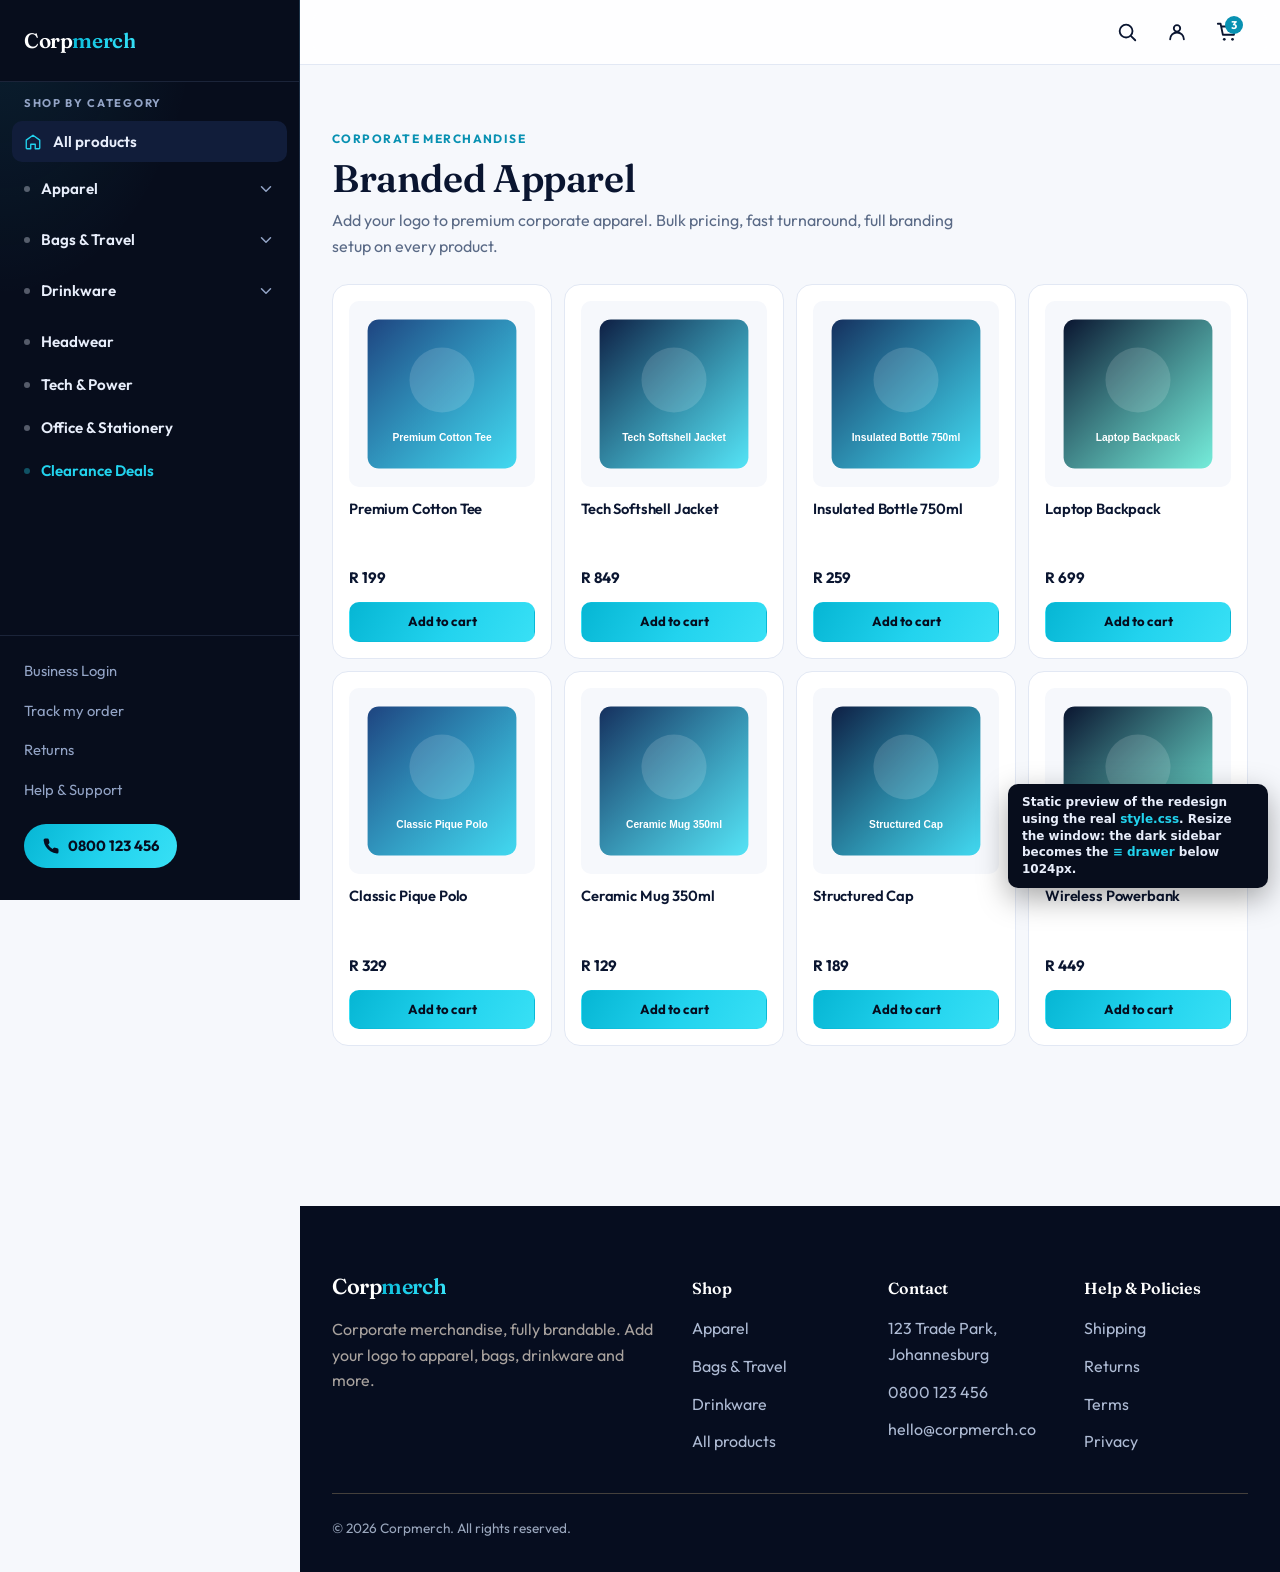
==== preview/corpmerch-redesign.html @ 7499725f "Redesign Corpmerch theme: site-wide premium dark sidebar shell (mobile-first) Bold/premium dark-acce" ====
<!DOCTYPE html>
<html lang="en">
<head>
<meta charset="utf-8">
<meta name="viewport" content="width=device-width, initial-scale=1, viewport-fit=cover">
<title>Corpmerch — Redesign Preview</title>
<link rel="preconnect" href="https://fonts.googleapis.com">
<link rel="preconnect" href="https://fonts.gstatic.com" crossorigin>
<link href="https://fonts.googleapis.com/css2?family=Fraunces:opsz,wght@9..144,400;9..144,500;9..144,600;9..144,700&family=Outfit:wght@300;400;500;600;700&display=swap" rel="stylesheet">
<style>
/* ---- Preview-only helpers (not part of the theme) ---- */
.pv-note{position:fixed;right:12px;bottom:12px;z-index:200;background:#070d1c;color:#e8eefb;font:600 12px/1.4 system-ui,sans-serif;padding:10px 14px;border-radius:10px;box-shadow:0 10px 30px rgba(0,0,0,.35);max-width:260px}
.pv-note b{color:#22d3ee}
/* ---- BEGIN real theme style.css ---- */
/*
Theme Name: Corpmerch
Theme URI: https://corpmerch.local
Description: Corpmerch — a bold, mobile-first WooCommerce storefront for corporate merchandise with per-product custom branding. Standalone theme; all products import from the Kevro supplier feed and file into a corporate-merchandise taxonomy. Premium dark-accent B2B aesthetic with a site-wide category sidebar (persistent on desktop, off-canvas drawer on mobile) and an electric-cyan accent.
Author: Corpmerch
Version: 2.0.0
Requires at least: 6.9
Tested up to: 7.0
Requires PHP: 8.2
Text Domain: corpmerch
WC requires at least: 10.0
WC tested up to: 10.8
*/

/* =========================================================================
   Design tokens
   Light, white-space-forward B2B. Neutral grays + amber accent.
   These are overridable from the Corpmerch settings panel via :root inline.
   ========================================================================= */
:root {
	/* Neutrals (cool, navy-tinted) */
	--cm-bg:            #f6f8fc;   /* cool paper */
	--cm-surface:       #ffffff;   /* cards */
	--cm-border:        #e2e8f4;
	--cm-border-strong: #cdd7ea;
	--cm-ink:           #0a1530;   /* navy-800 — primary text */
	--cm-ink-soft:      #5a6a86;   /* secondary text */
	--cm-ink-faint:     #9aa7bd;   /* muted/labels */

	/* Navy scale */
	--cm-navy-900:      #060d1f;
	--cm-navy-800:      #0a1530;
	--cm-navy-700:      #0e1f44;
	--cm-navy-600:      #15305e;
	--cm-navy-500:      #1e4480;
	--cm-navy-400:      #2d5da8;

	/* Electric-cyan accent */
	--cm-accent:        #0891b2;   /* cyan-deep — accessible on white */
	--cm-accent-hover:  #06748f;
	--cm-accent-bright: #22d3ee;   /* bright cyan for dark surfaces */
	--cm-accent-soft:   #e0f7fc;   /* tints/badges */
	--cm-accent-ink:    #060d1f;   /* navy text on bright accent */
	--cm-accent-glow:   rgba(34,211,238,.35);

	/* Gradients */
	--cm-grad-hero:     linear-gradient(135deg,#0a1530 0%,#0e1f44 42%,#15305e 100%);
	--cm-grad-deep:     linear-gradient(160deg,#060d1f 0%,#0a1530 60%,#0e1f44 100%);
	--cm-grad-cyan:     linear-gradient(120deg,#06b6d4,#22d3ee 55%,#38e0f5);
	--cm-grad-tile:     linear-gradient(150deg,#15305e 0%,#0e1f44 100%);

	/* Feedback */
	--cm-success:       #15803d;
	--cm-danger:        #b91c1c;

	/* Typography */
	--cm-font-display:  "Fraunces", Georgia, "Times New Roman", serif;
	--cm-font-body:     "Outfit", -apple-system, BlinkMacSystemFont, "Segoe UI", Helvetica, Arial, sans-serif;
	--cm-fs-base:       16px;
	--cm-lh-base:       1.6;

	/* Spacing scale (generous, airy) */
	--cm-space-1: 4px;
	--cm-space-2: 8px;
	--cm-space-3: 12px;
	--cm-space-4: 16px;
	--cm-space-5: 24px;
	--cm-space-6: 32px;
	--cm-space-7: 48px;
	--cm-space-8: 64px;
	--cm-space-9: 96px;

	/* Radius & shadow */
	--cm-radius-sm: 10px;
	--cm-radius:    16px;
	--cm-radius-lg: 24px;
	--cm-shadow-sm: 0 1px 2px rgba(10,21,48,.05), 0 1px 1px rgba(10,21,48,.04);
	--cm-shadow:    0 1px 2px rgba(10,21,48,.04), 0 8px 28px rgba(10,21,48,.08);
	--cm-shadow-lg: 0 12px 40px rgba(10,21,48,.16), 0 4px 8px rgba(10,21,48,.06);
	--cm-shadow-cyan: 0 8px 30px rgba(34,211,238,.28);

	/* Layout */
	--cm-maxw:    1280px;
	--cm-gutter:  14px;
	--cm-header-h: 64px;

	/* Motion */
	--cm-ease: cubic-bezier(.2,.7,.2,1);
}

/* =========================================================================
   Reset / base
   ========================================================================= */
*, *::before, *::after { box-sizing: border-box; }

html { -webkit-text-size-adjust: 100%; -moz-text-size-adjust: 100%; text-size-adjust: 100%; overflow-x: clip; }

body {
	margin: 0;
	font-family: var(--cm-font-body);
	font-size: var(--cm-fs-base);
	line-height: var(--cm-lh-base);
	color: var(--cm-ink);
	background: var(--cm-bg);
	-webkit-font-smoothing: antialiased;
	-moz-osx-font-smoothing: grayscale;
	overflow-x: clip;
	max-width: 100%;
}

/* Page content wrapper: dedicated horizontal-clip context so no homepage
   section (carousels, full-bleed banners) can leak width to the viewport. */
.cm-main { overflow-x: clip; max-width: 100%; }

h1, h2, h3, h4 {
	font-family: var(--cm-font-display);
	font-weight: 600;
	line-height: 1.15;
	color: var(--cm-ink);
	margin: 0 0 var(--cm-space-4);
	letter-spacing: -0.01em;
}
h1 { font-size: clamp(1.9rem, 5vw, 3rem); }
h2 { font-size: clamp(1.5rem, 3.5vw, 2.1rem); }
h3 { font-size: clamp(1.2rem, 2.5vw, 1.45rem); }

p { margin: 0 0 var(--cm-space-4); }

a {
	color: var(--cm-accent);
	text-decoration: none;
	transition: color .15s var(--cm-ease);
}
a:hover { color: var(--cm-accent-hover); }

img { max-width: 100%; height: auto; display: block; }

/* =========================================================================
   Layout helpers
   ========================================================================= */
.cm-container {
	width: 100%;
	max-width: var(--cm-maxw);
	margin-inline: auto;
	padding-inline: var(--cm-gutter);
}

.cm-section { padding-block: var(--cm-space-8); }
.cm-section--tight { padding-block: var(--cm-space-6); }

.cm-eyebrow {
	font-family: var(--cm-font-body);
	font-size: .75rem;
	font-weight: 700;
	letter-spacing: .12em;
	text-transform: uppercase;
	color: var(--cm-accent);
	margin: 0 0 var(--cm-space-2);
}

/* =========================================================================
   Buttons
   ========================================================================= */
.cm-btn,
.woocommerce a.button,
.woocommerce button.button,
.woocommerce input.button,
.woocommerce #respond input#submit {
	display: inline-flex;
	align-items: center;
	justify-content: center;
	gap: var(--cm-space-2);
	font-family: var(--cm-font-body);
	font-weight: 700;
	font-size: .95rem;
	line-height: 1;
	padding: 14px 22px;
	border: 1px solid transparent;
	border-radius: var(--cm-radius-sm);
	background: var(--cm-grad-cyan);
	color: var(--cm-accent-ink);
	cursor: pointer;
	transition: background .15s var(--cm-ease), transform .15s var(--cm-ease), box-shadow .15s var(--cm-ease);
	text-align: center;
}
.cm-btn:hover,
.woocommerce a.button:hover,
.woocommerce button.button:hover,
.woocommerce input.button:hover,
.woocommerce #respond input#submit:hover {
	background: var(--cm-grad-cyan);
	color: var(--cm-accent-ink);
	transform: translateY(-2px);
	box-shadow: var(--cm-shadow-cyan);
}
.cm-btn--ghost {
	background: transparent;
	color: var(--cm-ink);
	border-color: var(--cm-border-strong);
}
.cm-btn--ghost:hover {
	background: var(--cm-surface);
	color: var(--cm-ink);
	box-shadow: none;
}

/* =========================================================================
   Header / nav  (mobile-first drawer, desktop inline)
   ========================================================================= */
.cm-header {
	position: sticky;
	top: 0;
	z-index: 50;
	background: var(--cm-navy-900);
	border-bottom: 1px solid var(--cm-navy-700);
	color: #fff;
}
.cm-header .cm-logo { color: #fff; }
.cm-header .cm-iconbtn { color: #fff; }
.cm-header .cm-iconbtn:hover { background: var(--cm-navy-700); }
.cm-header__bar {
	display: flex;
	align-items: center;
	gap: var(--cm-space-4);
	height: var(--cm-header-h);
}
.cm-logo {
	font-family: var(--cm-font-display);
	font-weight: 600;
	font-size: 1.35rem;
	letter-spacing: -0.02em;
	color: var(--cm-ink);
	white-space: nowrap;
}
.cm-logo span { background: var(--cm-grad-cyan); -webkit-background-clip: text; background-clip: text; color: transparent; }
.cm-logo__img { display: block; max-height: 44px; width: auto; max-width: 200px; height: auto; }
.cm-logo__img--drawer { max-height: 36px; max-width: 170px; }
.cm-logo__img--footer { max-height: 52px; max-width: 220px; }

.cm-header__spacer { flex: 1 1 auto; }

.cm-header__actions {
	display: flex;
	align-items: center;
	gap: var(--cm-space-2);
}
.cm-iconbtn {
	display: inline-flex;
	align-items: center;
	justify-content: center;
	width: 42px; height: 42px;
	border: 1px solid transparent;
	border-radius: var(--cm-radius-sm);
	background: transparent;
	color: var(--cm-ink);
	cursor: pointer;
	position: relative;
}
.cm-iconbtn:hover { background: var(--cm-surface); }

/* Slide-down product search bar */
.cm-searchbar {
	display: none;
	border-bottom: 1px solid var(--cm-border, #e5e7eb);
	background: var(--cm-bg, #fff);
}
.cm-searchbar.is-open { display: block; }
.cm-searchbar__form {
	display: flex;
	align-items: center;
	gap: 8px;
	max-width: var(--cm-container, 1200px);
	margin: 0 auto;
	padding: 12px 16px;
}
.cm-searchbar__input {
	flex: 1 1 auto;
	min-width: 0;
	height: 44px;
	padding: 0 14px;
	border: 1px solid var(--cm-border, #d1d5db);
	border-radius: var(--cm-radius-sm, 8px);
	font-size: 1rem;
	color: var(--cm-ink);
	background: #fff;
}
.cm-searchbar__input:focus {
	outline: none;
	border-color: var(--cm-accent, #26d0ce);
	box-shadow: 0 0 0 3px rgba(38, 208, 206, .18);
}
.cm-searchbar__submit {
	flex: 0 0 auto;
	display: inline-flex;
	align-items: center;
	justify-content: center;
	width: 44px; height: 44px;
	border: none;
	border-radius: var(--cm-radius-sm, 8px);
	background: var(--cm-ink, #1a2b4a);
	color: #fff;
	cursor: pointer;
}
.cm-searchbar__submit:hover { background: var(--cm-accent, #26d0ce); }
.cm-cart-count {
	position: absolute;
	top: 4px; right: 4px;
	min-width: 18px; height: 18px;
	padding: 0 5px;
	border-radius: 9px;
	background: var(--cm-accent);
	color: #fff;
	font-size: .7rem;
	font-weight: 700;
	line-height: 18px;
	text-align: center;
}

/* Legacy desktop category nav removed; kept hidden defensively in case of cached markup. */
.cm-nav { display: none !important; }

/* Drawer */
.cm-drawer {
	position: fixed;
	top: 0; left: 0; bottom: 0;
	width: 100%;
	max-width: 100vw;
	background: var(--cm-navy-800);
	color: #fff;
	box-shadow: var(--cm-shadow-lg);
	transform: translateX(100%);
	transition: transform .28s var(--cm-ease), visibility .28s;
	visibility: hidden;
	z-index: 70;
	display: flex;
	flex-direction: column;
	overflow-y: auto;
	overflow-x: hidden;
}
.cm-drawer.is-open { transform: translateX(0); visibility: visible; }
.cm-drawer__head {
	display: flex;
	align-items: center;
	gap: var(--cm-space-3);
	padding: var(--cm-space-4) var(--cm-space-4);
	border-bottom: 1px solid rgba(255,255,255,.12);
	position: sticky;
	top: 0;
	z-index: 2;
	background: var(--cm-navy-800);
}
.cm-drawer__head .cm-iconbtn { color: #fff; }
.cm-drawer__list { list-style: none; margin: 0; padding: var(--cm-space-2) 0; }
.cm-drawer__list li { border-bottom: 1px solid rgba(255,255,255,.10); }
.cm-drawer__list a,
.cm-drawer__toggle {
	display: flex;
	align-items: center;
	justify-content: space-between;
	width: 100%;
	padding: 12px var(--cm-space-5);
	font-size: 1.02rem;
	font-weight: 600;
	color: #fff;
	background: none;
	border: 0;
	font-family: var(--cm-font-body);
	cursor: pointer;
	text-align: left;
}
.cm-drawer__list a:hover,
.cm-drawer__toggle:hover { color: var(--cm-accent-bright); }
.cm-drawer__toggle .cm-chev,
.cm-drawer__list a svg { color: rgba(255,255,255,.7); }
/* Promo/highlight items (e.g. Top Deals, Clearance) — accent coloured. */
.cm-drawer__list li.is-promo a,
.cm-drawer__list li.is-promo .cm-drawer__toggle { color: var(--cm-accent-bright); }
.cm-drawer__sub { list-style: none; margin: 0; padding: 0; max-height: 0; overflow: hidden; transition: max-height .3s var(--cm-ease); background: var(--cm-navy-900); }
.cm-drawer__sub.is-open { max-height: 1500px; }
.cm-drawer__sub a { padding: 13px var(--cm-space-7); font-size: 1rem; font-weight: 500; color: rgba(255,255,255,.78); }
.cm-drawer__sub a:hover { color: #fff; }
/* Utility footer links (Track order, Returns, Help, Business login, phone). */
.cm-drawer__foot { padding: var(--cm-space-5); display: flex; flex-direction: column; gap: var(--cm-space-4); border-top: 1px solid rgba(255,255,255,.12); }
.cm-drawer__util { list-style: none; margin: 0; padding: 0; display: flex; flex-direction: column; gap: 2px; }
.cm-drawer__util a { color: rgba(255,255,255,.85); font-size: 1.02rem; padding: 8px 0; text-decoration: none; display: block; }
.cm-drawer__util a:hover { color: #fff; }
.cm-drawer__phone {
	display: inline-flex; align-items: center; gap: 8px; align-self: flex-start;
	background: var(--cm-accent); color: #fff; font-weight: 700;
	padding: 11px 20px; border-radius: 999px; text-decoration: none; font-size: 1rem;
}
.cm-drawer__phone:hover { background: var(--cm-accent-bright); color: var(--cm-navy-900); }

.cm-scrim {
	position: fixed; inset: 0;
	background: rgba(28,25,23,.4);
	opacity: 0; visibility: hidden;
	transition: opacity .28s var(--cm-ease), visibility .28s var(--cm-ease);
	z-index: 60;
}
.cm-scrim.is-open { opacity: 1; visibility: visible; }

/* =========================================================================
   Product grid / cards
   ========================================================================= */
.cm-grid {
	display: grid;
	grid-template-columns: repeat(2, 1fr);
	gap: var(--cm-space-4);
}
.cm-card {
	border: 1px solid var(--cm-border);
	border-radius: var(--cm-radius);
	overflow: hidden;
	background: #fff;
	padding: var(--cm-space-4);   /* match collection-page internal whitespace/height */
	transition: box-shadow .18s var(--cm-ease), transform .18s var(--cm-ease), border-color .18s var(--cm-ease);
	display: flex;
	flex-direction: column;
}
.cm-card:hover {
	box-shadow: var(--cm-shadow);
	border-color: var(--cm-border-strong);
	transform: translateY(-2px);
}
.cm-card:active {
	transform: translateY(-4px);
	box-shadow: var(--cm-shadow-lg);
	border-color: var(--cm-navy-400);
}
.cm-card__link { display: flex; flex-direction: column; flex: 1; color: inherit; text-decoration: none; }
.cm-card__media { aspect-ratio: 1/1; background: var(--cm-surface); overflow: hidden; border-radius: var(--cm-radius-sm); margin-bottom: var(--cm-space-3); }
.cm-card__media img { width: 100%; height: 100%; object-fit: contain; mix-blend-mode: multiply; }
.cm-card__body { display: flex; flex-direction: column; gap: var(--cm-space-2); flex: 1; }
.cm-card__brand { font-size: .66rem; text-transform: uppercase; letter-spacing: .08em; color: var(--cm-ink-faint); }
.cm-card__title {
	font-family: var(--cm-font-body); font-weight: 600; font-size: .92rem;
	color: var(--cm-ink); line-height: 1.35; margin: 0;
	display: -webkit-box; -webkit-line-clamp: 3; -webkit-box-orient: vertical;
	overflow: hidden; min-height: calc(1.35em * 3);
}
.cm-card__foot { margin-top: auto; display: flex; flex-direction: column-reverse; align-items: flex-start; gap: var(--cm-space-2); }
.cm-card__price { font-weight: 700; color: var(--cm-ink); font-size: .94rem; }
.cm-badge-brandable {
	display: inline-flex; align-items: center; gap: 4px;
	font-size: .62rem; font-weight: 700; letter-spacing: .04em;	padding: 3px 8px; border-radius: 999px;
	background: var(--cm-navy-800); color: var(--cm-accent-bright);
}
/* Add-to-cart / Choose-options CTA — mirrors the archive .button (full-width,
   pinned at the card bottom). Sits outside .cm-card__link so it's clickable.
   Compact sizing so the label fits the narrow mobile cards without ballooning. */
.cm-card__cta {
	display: block;
	margin: var(--cm-space-3) 0 0;
	width: auto;
	text-align: center;
	white-space: normal;
	font-family: var(--cm-font-body);
	font-weight: 700;
	font-size: .82rem;
	line-height: 1.2;
	padding: 11px 12px;
	border: 1px solid transparent;
	border-radius: var(--cm-radius-sm);
	background: var(--cm-grad-cyan);
	color: var(--cm-accent-ink);
	text-decoration: none;
	transition: transform .15s var(--cm-ease), box-shadow .15s var(--cm-ease);
}
.cm-card__cta:hover {
	color: var(--cm-accent-ink);
	transform: translateY(-2px);
	box-shadow: var(--cm-shadow-cyan);
}
.cm-card__cta.added { display: none; }   /* Woo hides CTA after ajax add, shows "View cart" */

/* =========================================================================
   WooCommerce loop cards (shop & category archives) — uniform & themed
   ========================================================================= */
.woocommerce ul.products,
.woocommerce-page ul.products,
.woocommerce ul.products.columns-1,
.woocommerce ul.products.columns-2,
.woocommerce ul.products.columns-3,
.woocommerce ul.products.columns-4,
.woocommerce ul.products.columns-5,
.woocommerce ul.products.columns-6 {
	display: grid !important;
	grid-template-columns: repeat(2, minmax(0, 1fr)) !important;
	gap: var(--cm-space-3);   /* match homepage card width (narrower gutter) */
	margin: 0;
	padding: 0;
	list-style: none;
	width: 100%;
	clear: both !important;   /* drop below Woo's floated result-count/ordering */
}
/* Woo applies @include clearfix() to ul.products, generating ::before and
   ::after pseudo-elements. On a grid container these become GRID ITEMS:
   the empty ::before takes cell 1 and shoves the first product card into
   cell 2 (oversized, button text stacks one char per line). Remove them. */
.woocommerce ul.products::before,
.woocommerce ul.products::after,
.woocommerce-page ul.products::before,
.woocommerce-page ul.products::after {
	content: none !important;
	display: none !important;
}
/* Neutralize WooCommerce's float on the toolbar above the grid so the first
   product card can't wrap up beside it. */
.woocommerce .woocommerce-result-count,
.woocommerce-page .woocommerce-result-count,
.woocommerce .woocommerce-ordering,
.woocommerce-page .woocommerce-ordering {
	float: none !important;
}
.woocommerce ul.products li.product,
.woocommerce-page ul.products li.product {
	width: auto !important;
	min-width: 0;            /* prevent grid/flex intrinsic-size blowout */
	max-width: 100%;
	margin: 0 !important;
	padding: var(--cm-space-4);
	float: none !important;
	clear: none !important;  /* kill Woo's .first/.last clear:both */
	display: flex;
	flex-direction: column;
	background: #fff;
	border: 1px solid var(--cm-border);
	border-radius: var(--cm-radius);
	transition: box-shadow .18s var(--cm-ease), transform .18s var(--cm-ease), border-color .18s var(--cm-ease);
}
/* The <a> wraps image+title+price and is the flex item that must shrink;
   default min-width:auto forces it to the image's intrinsic 300px width. */
.woocommerce ul.products li.product > a {
	display: flex;
	flex-direction: column;
	min-width: 0;
	max-width: 100%;
}
.woocommerce ul.products li.product .woocommerce-loop-product__title,
.woocommerce ul.products li.product .price,
.woocommerce ul.products li.product .button {
	min-width: 0;
	max-width: 100%;
	overflow-wrap: anywhere;   /* break long unbreakable tokens */
}
.woocommerce ul.products li.product:hover {
	box-shadow: var(--cm-shadow);
	border-color: var(--cm-border-strong);
	transform: translateY(-2px);
}
.woocommerce ul.products li.product:active {
	transform: translateY(-4px);
	box-shadow: var(--cm-shadow-lg);
	border-color: var(--cm-navy-400);
}
/* Uniform image area */
.woocommerce ul.products li.product a img {
	width: 100%;
	aspect-ratio: 1 / 1;
	object-fit: contain;
	mix-blend-mode: multiply;
	margin: 0 0 var(--cm-space-3);
	background: var(--cm-surface);
	border-radius: var(--cm-radius-sm);
}
/* Title: fixed 3-line height so every card is identical */
.woocommerce ul.products li.product .woocommerce-loop-product__title,
.woocommerce ul.products li.product h2 {
	font-family: var(--cm-font-body);
	font-weight: 600;
	font-size: .92rem;
	line-height: 1.35;
	color: var(--cm-ink);
	padding: 0;
	margin: 0 0 var(--cm-space-2);
	display: -webkit-box;
	-webkit-line-clamp: 3;
	-webkit-box-orient: vertical;
	overflow: hidden;
	min-height: calc(1.35em * 3);
}
.woocommerce ul.products li.product .price {
	color: var(--cm-ink);
	font-weight: 700;
	font-size: .94rem;
	margin: 0 0 var(--cm-space-3);
}
.woocommerce ul.products li.product .price del { color: var(--cm-ink-faint); font-weight: 500; font-size: .9em; }
.woocommerce ul.products li.product .price ins { text-decoration: none; }
/* Push the button to the bottom so all cards align */
.woocommerce ul.products li.product .button {
	margin-top: auto;
	width: 100%;
	white-space: normal;   /* Woo applies white-space:nowrap in some loop contexts,
	                          which overflows the pill on narrow cards — allow wrap. */
	/* Match the homepage cm-card__cta sizing so buttons are uniform site-wide. */
	font-size: .82rem;
	line-height: 1.2;
	padding: 11px 12px;
}
.woocommerce ul.products li.product .star-rating { margin: 0 0 var(--cm-space-2); }

/* Match homepage cm-card: brand label above title, price + Brandable pill on
   one foot row. Rendered inside Woo's product link via theme hooks. */
.woocommerce ul.products li.product .cm-card__brand {
	display: block;
	font-size: .66rem; text-transform: uppercase; letter-spacing: .08em;
	color: var(--cm-ink-faint);
	margin: 0 0 2px;
}
.woocommerce ul.products li.product .cm-loop-foot {
	display: flex;
	flex-direction: column-reverse;   /* match homepage cm-card__foot: badge above price */
	align-items: flex-start;
	gap: var(--cm-space-2);
	margin: 0 0 var(--cm-space-3);
}
.woocommerce ul.products li.product .cm-loop-price {
	color: var(--cm-ink); font-weight: 700; font-size: .94rem;
	white-space: nowrap;   /* keep price ranges (R72 – R81) on one line */
}
.woocommerce ul.products li.product .cm-loop-price del { color: var(--cm-ink-faint); font-weight: 500; font-size: .9em; }
.woocommerce ul.products li.product .cm-loop-price ins { text-decoration: none; }
.woocommerce ul.products li.product .cm-badge-brandable {
	display: inline-flex; align-items: center; gap: 4px;
	font-size: .68rem; font-weight: 700; letter-spacing: .04em;
	padding: 3px 8px; border-radius: 999px;
	background: var(--cm-navy-800); color: var(--cm-accent-bright);
	white-space: nowrap;
}

/* =========================================================================
   Hero / homepage
   ========================================================================= */
.cm-hero {
	padding-block: var(--cm-space-8) var(--cm-space-7);
	background:
		radial-gradient(120% 90% at 100% 0%, var(--cm-accent-soft) 0%, transparent 55%),
		var(--cm-bg);
	border-bottom: 1px solid var(--cm-border);
}
.cm-hero h1 { max-width: 16ch; }
.cm-hero p { font-size: 1.1rem; color: var(--cm-ink-soft); max-width: 52ch; }
.cm-hero__cta { display: flex; flex-wrap: wrap; gap: var(--cm-space-3); margin-top: var(--cm-space-5); }

.cm-cat-tiles { display: grid; grid-template-columns: repeat(2,1fr); gap: var(--cm-space-3); }
.cm-cat-tile {
	position: relative;
	border: 1px solid rgba(255,255,255,.06);
	border-radius: var(--cm-radius);
	padding: var(--cm-space-5);
	background: var(--cm-grad-tile);
	min-height: 130px;
	display: flex; align-items: flex-end;
	font-family: var(--cm-font-display);
	font-size: 1.2rem; font-weight: 600;
	color: #fff;
	transition: transform .25s var(--cm-ease), box-shadow .25s var(--cm-ease);
	overflow: hidden;
}
.cm-cat-tile > * { position: relative; z-index: 1; }
.cm-cat-tile::after {
	content: ""; position: absolute; right: -30px; top: -30px;
	width: 120px; height: 120px; border-radius: 50%;
	background: radial-gradient(circle, var(--cm-accent-glow), transparent 70%);
	transition: transform .4s var(--cm-ease), opacity .4s var(--cm-ease);
}
.cm-cat-tile:hover { transform: translateY(-4px); box-shadow: var(--cm-shadow-lg); }
.cm-cat-tile:hover::after { transform: scale(1.5); opacity: .85; }

/* =========================================================================
   Product page — branding / size-guide blocks injected by the engine
   (engine outputs .sia-* / generic markup; we style defensively)
   ========================================================================= */
.single-product div.product { display: grid; gap: var(--cm-space-6); }
.single-product .product_title { margin-top: 0; }
.woocommerce-product-gallery { background: var(--cm-surface); border-radius: var(--cm-radius); overflow: hidden; }
/* Gallery must fill its grid column, not collapse to the image's natural size. */
.single-product div.product .woocommerce-product-gallery { width: 100% !important; margin: 0; float: none; max-width: 100%; }
.single-product .woocommerce-product-gallery__wrapper { width: 100% !important; margin: 0; transform: none !important; }
.single-product .woocommerce-product-gallery__image,
.single-product .woocommerce-product-gallery__image > a,
.single-product .woocommerce-product-gallery__image img {
	display: block; width: 100% !important; max-width: 100%; height: auto;
}
.single-product .flex-viewport { width: 100% !important; }
/* Summary column: keep it from being squeezed; prevent the title wrapping word-per-line.
   WooCommerce ships `div.product div.summary { float:right; width:48% }` which, at
   equal class-count, beats a `.summary`-only rule (it has more element selectors) and
   collapses the grid cell to ~48%. We out-specify it and kill the float so the summary
   fills its grid column — this is what lets trust sit beside features and branding
   span the full column width. */
.single-product div.product .summary,
.single-product div.product .entry-summary,
.woocommerce div.product div.summary {
	width: 100% !important;
	float: none !important;
	clear: none;
	min-width: 0;
	max-width: 100%;
}

/* Variation form: stop selects + branding text overflowing the right edge.
   Woo's table.variations is a fixed-cell table; its <select> cells force the
   summary column wider than the viewport unless contained. */
.single-product .variations,
.single-product table.variations { width: 100%; min-width: 0; table-layout: fixed; margin-bottom: 0 !important; }
.single-product table.variations td,
.single-product table.variations th { min-width: 0; max-width: 100%; }
.single-product .variations select,
.single-product .single_variation_wrap select,
.single-product form.cart select {
	width: 100%;
	min-width: 0;
	max-width: 100%;
	box-sizing: border-box;
}
.single-product .single_variation_wrap,
.single-product .woocommerce-variation,
.single-product .woocommerce-variation-description,
.single-product .woocommerce-variation-description p,
.single-product .cm-branding,
.single-product .sia-branding,
.single-product .cm-branding *,
.single-product .sia-branding * {
	min-width: 0;
	max-width: 100%;
	overflow-wrap: anywhere;
}
.single-product form.cart { min-width: 0; max-width: 100%; }

/* Branding option block */
.cm-branding,
.sia-branding {
	border: 1px solid var(--cm-border);
	border-radius: var(--cm-radius);
	padding: var(--cm-space-5);
	background: var(--cm-surface);
	margin-block: var(--cm-space-4);
}
.cm-branding__title,
.sia-branding__title {
	font-family: var(--cm-font-display);
	font-size: 1.1rem;
	margin: 0 0 var(--cm-space-3);
}

/* Size guide */
.cm-sizeguide-toggle,
.sia-sizeguide-toggle {
	display: inline-flex; align-items: center; gap: 6px;
	font-weight: 700; font-size: .9rem;
	color: var(--cm-accent); cursor: pointer; background: none; border: 0; padding: 0;
	margin-block: var(--cm-space-3);
}
.cm-sizeguide table,
.sia-sizeguide table { width: 100%; border-collapse: collapse; font-size: .9rem; }
.cm-sizeguide th, .cm-sizeguide td,
.sia-sizeguide th, .sia-sizeguide td {
	border: 1px solid var(--cm-border); padding: 8px 10px; text-align: center;
}
.cm-sizeguide th, .sia-sizeguide th { background: var(--cm-surface); font-weight: 700; }

/* =========================================================================
   Footer
   ========================================================================= */
.screen-reader-text {
	position: absolute !important;
	width: 1px; height: 1px;
	padding: 0; margin: -1px;
	overflow: hidden; clip: rect(0,0,0,0);
	white-space: nowrap; border: 0;
}
.cm-newsletter {
	background: var(--cm-navy-700);
	border-bottom: 1px solid rgba(255,255,255,.08);
	padding-block: var(--cm-space-7);
}
.cm-newsletter__inner {
	display: grid;
	grid-template-columns: 1fr;
	gap: var(--cm-space-5);
	align-items: center;
}
.cm-newsletter__heading {
	color: #fff;
	font-family: var(--cm-font-display);
	font-size: 1.4rem;
	margin: 0 0 6px;
}
.cm-newsletter__sub { color: #aebbd4; margin: 0; max-width: 46ch; }
.cm-newsletter__form { display: flex; gap: 10px; flex-wrap: wrap; }
.cm-newsletter__input {
	flex: 1 1 220px;
	min-width: 0;
	padding: 12px 14px;
	border: 1px solid rgba(255,255,255,.18);
	border-radius: var(--cm-radius);
	background: var(--cm-navy-900);
	color: #fff;
	font-size: 1rem;
}
.cm-newsletter__input::placeholder { color: #6b7690; }
.cm-newsletter__input:focus {
	outline: none;
	border-color: var(--cm-accent-bright);
	box-shadow: 0 0 0 3px var(--cm-accent-glow);
}
.cm-newsletter__btn {
	padding: 12px 22px;
	border: 0;
	border-radius: var(--cm-radius);
	background: var(--cm-accent-bright);
	color: var(--cm-accent-ink);
	font-weight: 600;
	cursor: pointer;
	transition: background .2s var(--cm-ease);
}
.cm-newsletter__btn:hover { background: #67e8f9; }
@media (min-width: 768px) {
	.cm-newsletter__inner { grid-template-columns: 1fr auto; gap: var(--cm-space-7); }
	.cm-newsletter__form { flex: 0 0 auto; min-width: 420px; }
}
.cm-footer {
	margin-top: var(--cm-space-9);
	background: var(--cm-navy-900);
	color: #aebbd4;
	padding-block: var(--cm-space-8) var(--cm-space-6);
}
.cm-footer:has(.cm-newsletter) { padding-top: 0; }
.cm-footer:has(.cm-newsletter) .cm-footer__grid { padding-top: var(--cm-space-8); }
.cm-footer a { color: #aebbd4; }
.cm-footer a:hover { color: var(--cm-accent-bright); }
.cm-footer__grid { display: grid; grid-template-columns: 1fr; gap: var(--cm-space-6); }
.cm-footer__brand .cm-logo { color: #fff; }
.cm-footer h3 { color: #fff; font-size: 1rem; }
.cm-footer .sia-widget-title { color:#fff; font-size:1rem; font-family:var(--cm-font-display); }
.cm-footer__bottom {
	margin-top: var(--cm-space-6);
	padding-top: var(--cm-space-5);
	border-top: 1px solid #44403c;
	font-size: .85rem; color: var(--cm-ink-faint);
	display:flex; flex-wrap:wrap; gap:var(--cm-space-3); justify-content:space-between;
}

/* Footer accordion (mobile): heading is a toggle button; list collapses. */
.cm-footer__acc {
	display: flex; align-items: center; justify-content: space-between;
	width: 100%; gap: 8px;
	background: none; border: 0; padding: 8px 0; margin: 0;
	color: #fff; font-family: var(--cm-font-display); font-size: 1rem;
	font-weight: 600; text-align: left; cursor: pointer;
}
.cm-footer__chev { transition: transform .25s var(--cm-ease); flex: 0 0 auto; }
.cm-footer__acc[aria-expanded="true"] .cm-footer__chev { transform: rotate(180deg); }
.cm-footer__links {
	list-style: none; margin: 0; padding: 0;
	overflow: hidden; max-height: 0; transition: max-height .3s var(--cm-ease);
}
.cm-footer__links.is-open { max-height: 600px; }
.cm-footer__widgetbody.is-open { max-height: 1200px; }
.cm-footer__widgetbody .widget { margin: 0; }
.cm-footer__widgetbody ul { list-style: none; margin: 0; padding: 0; }
.cm-footer__widgetbody li { padding: 6px 0; }
.cm-footer__links li { padding: 6px 0; }
.cm-footer__contact .cm-footer__links li { line-height: 1.5; }
.cm-footer__social { display: flex; flex-wrap: wrap; align-items: center; gap: var(--cm-space-3); }
.cm-footer__social a {
	display: inline-flex; align-items: center; justify-content: center;
	width: 36px; height: 36px; border-radius: 50%;
	color: #aebbd4; background: rgba(255,255,255,.06);
	transition: color .2s var(--cm-ease), background .2s var(--cm-ease);
}
.cm-footer__social a:hover { color: var(--cm-accent-ink); background: var(--cm-accent-bright); }
.cm-footer__social svg { display: block; }
.cm-footer__pay { display: flex; align-items: center; }
.cm-footer__pay img { height: 26px; width: auto; max-width: 100%; display: block; }

/* =========================================================================
   Breakpoints — mobile-first; enhance upward
   ========================================================================= */
@media (min-width: 640px) {
	.cm-grid { grid-template-columns: repeat(3, 1fr); }
	.cm-cat-tiles { grid-template-columns: repeat(3,1fr); }
	.woocommerce ul.products,
	.woocommerce ul.products.columns-1,
	.woocommerce ul.products.columns-2,
	.woocommerce ul.products.columns-3,
	.woocommerce ul.products.columns-4,
	.woocommerce ul.products.columns-5,
	.woocommerce ul.products.columns-6 { grid-template-columns: repeat(3, minmax(0, 1fr)) !important; }
}
@media (min-width: 900px) {
	:root { --cm-gutter: 32px; --cm-header-h: 72px; }
	/* Sidebar shows categories on desktop, so the drawer burger is hidden here. */
	.cm-iconbtn--menu { display: none; }
	.cm-grid { grid-template-columns: repeat(4, 1fr); gap: var(--cm-space-5); }
	.cm-cat-tiles { grid-template-columns: repeat(4,1fr); }
	.woocommerce ul.products,
	.woocommerce ul.products.columns-1,
	.woocommerce ul.products.columns-2,
	.woocommerce ul.products.columns-3,
	.woocommerce ul.products.columns-4,
	.woocommerce ul.products.columns-5,
	.woocommerce ul.products.columns-6 { grid-template-columns: repeat(4, minmax(0, 1fr)) !important; }
	.single-product .sia-pdp-top { display: grid; grid-template-columns: minmax(0, 0.78fr) minmax(0, 1fr); gap: var(--cm-space-7); align-items: start; }
	.single-product div.product .images.woocommerce-product-gallery,
	.single-product div.product .woocommerce-product-gallery {
		position: -webkit-sticky;
		position: sticky !important;
		top: calc(var(--cm-header-h) + 16px);
		align-self: start;
	}
	.single-product .sia-brand-cards { grid-template-columns: repeat(2, minmax(0, 1fr)); }
	.cm-footer__grid { grid-template-columns: 2fr 1fr 1fr 1fr; }
	.cm-footer__chev { display: none; }
	.cm-footer__acc { cursor: default; pointer-events: none; padding-bottom: 12px; }
	.cm-footer__links { max-height: none !important; overflow: visible; }
	.cm-hero { padding-block: var(--cm-space-9) var(--cm-space-8); }
	.cm-hero h1 { font-size: clamp(2.6rem, 4vw, 3.6rem); }
}
@media (min-width: 1100px) {
	.cm-grid { grid-template-columns: repeat(4, 1fr); }
}

/* Respect reduced motion */
@media (prefers-reduced-motion: reduce) {
	* { transition: none !important; animation: none !important; }
}

/* =========================================================================
   PRODUCT PAGE — restyle engine + WooCommerce output
   Targets .sia-* (engine branding/sizing) and .woocommerce core markup.
   ========================================================================= */

/* Summary column rhythm */
.single-product div.product .product_title {
	font-size: clamp(1.6rem, 4vw, 2.3rem);
	margin-bottom: var(--cm-space-2);
}
.single-product .woocommerce-product-details__short-description { color: var(--cm-ink-soft); }
.single-product .woocommerce-product-details__short-description ul { padding-left: 1.1em; }
.single-product .woocommerce-product-details__short-description li { margin-bottom: 4px; }

/* Price — amber, prominent */
.single-product div.product p.price,
.single-product div.product span.price {
	color: var(--cm-ink);
	font-size: 1.5rem;
	font-weight: 700;
}
.single-product div.product p.price ins { text-decoration: none; }
.single-product .stock.in-stock { color: var(--cm-success); font-weight: 600; font-size: .9rem; }
.single-product .stock.out-of-stock { color: var(--cm-danger); }

/* Variation selects (Colour / Size) */
.single-product table.variations { border-collapse: collapse; margin-bottom: var(--cm-space-4); width: 100%; }
.single-product table.variations th,
.single-product table.variations td { padding: 8px 0; vertical-align: middle; }
.single-product table.variations th.label { width: 90px; font-weight: 700; color: var(--cm-ink); text-align: left; }
.single-product .variations select,
.single-product .cm-branding select,
.single-product .sia-brand-sel {
	width: 100%;
	padding: 11px 36px 11px 12px;
	border: 1px solid var(--cm-border-strong);
	border-radius: var(--cm-radius-sm);
	background: #fff url("data:image/svg+xml,%3Csvg xmlns='http://www.w3.org/2000/svg' width='12' height='12' viewBox='0 0 24 24' fill='none' stroke='%2357534e' stroke-width='2'%3E%3Cpath d='M6 9l6 6 6-6'/%3E%3C/svg%3E") no-repeat right 12px center;
	-webkit-appearance: none; appearance: none;
	font-size: .95rem; color: var(--cm-ink); line-height: 1.2;
}
.single-product .variations select:focus,
.single-product .sia-brand-sel:focus { outline: 2px solid var(--cm-accent); outline-offset: 1px; border-color: var(--cm-accent); }
.single-product .reset_variations { color: var(--cm-accent); font-size: .85rem; font-weight: 600; }

/* Add to cart + qty — force amber, kill WooCommerce purple */
.single-product div.product form.cart { display: flex; gap: var(--cm-space-3); align-items: stretch; flex-wrap: wrap; margin: var(--cm-space-4) 0; }
.single-product div.product form.cart .quantity { display: flex; }
.single-product div.product form.cart .quantity input.qty {
	width: 64px; padding: 12px; text-align: center;
	border: 1px solid var(--cm-border-strong); border-radius: var(--cm-radius-sm);
	font-size: 1rem;
}
.single-product div.product form.cart .button,
.single-product div.product .single_add_to_cart_button {
	background: var(--cm-accent) !important;
	color: #fff !important;
	border: 0 !important;
	border-radius: var(--cm-radius-sm) !important;
	padding: 14px 28px !important;
	font-weight: 700 !important;
	font-size: 1rem !important;
	flex: 1 1 auto;
	min-width: 180px;
	transition: background .15s var(--cm-ease), box-shadow .15s var(--cm-ease);
}
.single-product div.product form.cart .button:hover,
.single-product div.product .single_add_to_cart_button:hover {
	background: var(--cm-accent-hover) !important;
	box-shadow: var(--cm-shadow);
}

/* Meta (SKU / Category / Brand) */
.single-product .product_meta { font-size: .9rem; color: var(--cm-ink-soft); border-top: 1px solid var(--cm-border); padding-top: var(--cm-space-4); margin-top: var(--cm-space-4); }
.single-product .product_meta a { color: var(--cm-accent); }
.single-product .product_meta > span { display: block; margin-bottom: 4px; }

/* ── Engine: Size guide → amber ── */
.single-product .sia-sizing-trigger {
	background: var(--cm-accent-soft) !important;
	border: 1px solid var(--cm-accent) !important;
	border-radius: var(--cm-radius) !important;
}
.single-product .sia-sizing-trigger:hover { border-color: var(--cm-accent-hover) !important; }
.single-product .sia-sizing-label { color: var(--cm-accent-hover) !important; font-weight: 700; }

/* ── Engine: Branding block ── */
.single-product .sia-brand {
	border: 1px solid var(--cm-border);
	border-radius: var(--cm-radius-lg);
	padding: var(--cm-space-5);
	background: var(--cm-surface);
	margin: var(--cm-space-5) 0;
}
.single-product .sia-brand-title { font-family: var(--cm-font-display); font-size: 1.25rem; margin: 0 0 var(--cm-space-2); }
.single-product .sia-brand-note { font-size: .85rem; color: var(--cm-ink-soft); margin-bottom: var(--cm-space-3); }
.single-product .sia-brand-guide a { display: inline-flex; align-items: center; gap: 6px; font-weight: 700; color: var(--cm-accent); margin-bottom: var(--cm-space-4); }

/* Fix the cramped position/select layout: stack label above select, full width */
/* Branding: stacked position cards (mobile-first, matches catalogue aesthetic) */
.single-product .sia-brand-cards { display: grid; gap: var(--cm-space-3); grid-template-columns: 1fr; }
@media (min-width: 700px) {
	.single-product .sia-brand-cards { grid-template-columns: repeat(2, minmax(0, 1fr)); }
}
.single-product .sia-brand-card {
	display: flex; flex-direction: column; gap: 10px;
	background: #fff;
	border: 1px solid var(--cm-border);
	border-radius: var(--cm-radius, 12px);
	padding: var(--cm-space-4);
	box-shadow: 0 1px 2px rgba(16,24,40,.04);
}
.single-product .sia-brand-card-pos {
	margin: 0; font-size: 1rem; font-weight: 700; color: var(--cm-ink);
	padding-bottom: 8px; border-bottom: 1px solid var(--cm-border);
}
.single-product .sia-brand-size,
.single-product .sia-brand-colours { width: 100%; }
.single-product .sia-brand-size[hidden],
.single-product .sia-brand-colours[hidden] { display: none; }
.single-product .sia-brand-line-price {
	font-size: .95rem; font-weight: 700; color: var(--cm-accent);
	margin-top: 2px;
}
.single-product .sia-brand-line-price:empty { display: none; }

/* Per-placement artwork upload (revealed when a type is chosen) */
.single-product .sia-brand-place-upload {
	display: flex; flex-direction: column; gap: 6px;
	padding: 10px;
	border: 1px dashed var(--cm-border-strong);
	border-radius: var(--cm-radius-sm);
	background: var(--cm-surface, #f8fafc);
}
.single-product .sia-brand-place-upload[hidden] { display: none; }
.single-product .sia-brand-place-upload-label { font-size: .78rem; color: var(--cm-ink-soft); order: -1; }
.single-product .sia-brand-file { font-size: .82rem; }
.single-product .sia-brand-upload-status { font-size: .8rem; color: var(--cm-ink-soft); }

/* "Add to cart without branding" — secondary action */
.single-product .sia-brand-skip {
	margin-top: var(--cm-space-3); width: 100%;
	background: transparent; color: var(--cm-ink);
	border: 1px solid var(--cm-border-strong);
}
.single-product .sia-brand-skip:hover { background: var(--cm-surface, #f1f5f9); }

/* Per-item summary */
.single-product .sia-brand-summary {
	margin-top: var(--cm-space-3);
	padding: var(--cm-space-3) var(--cm-space-4);
	border: 1px solid var(--cm-border);
	border-radius: var(--cm-radius-sm);
	background: var(--cm-surface, #f8fafc);
}
.single-product .sia-brand-summary[hidden] { display: none; }
.single-product .sia-brand-summary-row { display: flex; justify-content: space-between; font-size: .92rem; }
.single-product .sia-brand-summary-row span:last-child { font-weight: 700; color: var(--cm-ink); }
.single-product .sia-brand-summary-setup span:last-child { font-weight: 600; color: var(--cm-ink-soft); }
.single-product .sia-brand-summary-note { margin: 6px 0 0; font-size: .78rem; color: var(--cm-ink-soft); }


/* ── Engine: Trust badges + accepted payments ── */
.single-product .sia-trust {
	margin: var(--cm-space-4) 0;
	padding: var(--cm-space-4);
	border: 1px solid var(--cm-border);
	border-radius: var(--cm-radius-lg);
	background: var(--cm-surface);
}
.single-product .sia-trust-badges {
	list-style: none;
	margin: 0 0 var(--cm-space-3);
	padding: 0;
	display: grid;
	gap: var(--cm-space-2);
}
.single-product .sia-trust-badge {
	display: flex;
	align-items: center;
	gap: 10px;
	min-width: 0;
}
.single-product .sia-trust-ico {
	flex: 0 0 auto;
	display: inline-flex;
	align-items: center;
	justify-content: center;
	width: 34px; height: 34px;
	border-radius: 50%;
	background: var(--cm-accent-soft);
	color: var(--cm-accent-hover);
}
.single-product .sia-trust-text { display: flex; flex-direction: column; min-width: 0; }
.single-product .sia-trust-title { font-weight: 700; font-size: .92rem; color: var(--cm-ink); line-height: 1.2; }
.single-product .sia-trust-sub { font-size: .8rem; color: var(--cm-ink-soft); line-height: 1.25; }

.single-product .sia-pay { border-top: 1px solid var(--cm-border); padding-top: var(--cm-space-3); }
.single-product .sia-pay-label {
	display: block;
	font-size: .72rem;
	font-weight: 700;
	letter-spacing: .06em;
	text-transform: uppercase;
	color: var(--cm-ink-soft);
	margin-bottom: 8px;
}
.single-product .sia-pay-marks {
	list-style: none; margin: 0; padding: 0;
	display: flex; flex-wrap: wrap; gap: 8px; align-items: center;
}
.single-product .sia-pay-mark {
	display: inline-flex; align-items: center; justify-content: center;
	height: 34px; min-width: 50px; padding: 0 10px;
	border: 1px solid var(--cm-border); border-radius: var(--cm-radius-sm);
	background: #fff;
}
.single-product .sia-pay-mark img { display: block; height: auto; max-height: 22px; width: auto; }
.single-product .sia-pay-text {
	font-size: .72rem; font-weight: 700; letter-spacing: .02em;
	color: var(--cm-ink-soft); white-space: nowrap;
}

/* ── Engine: Product Features list ── */
.single-product .sia-pf { margin: var(--cm-space-4) 0; }
.single-product .sia-pf-title { font-size: 1.1rem; margin-bottom: var(--cm-space-2); }
.single-product .sia-pf-list { padding-left: 1.1em; color: var(--cm-ink-soft); }
.single-product .sia-pf-list li { margin-bottom: 4px; }

/* ── Engine: Features (left) + Trust (right) row ──
   On mobile they stack (default block flow). On desktop they share a 2-col grid
   inside the summary: features + size guide in column 1, trust pinned to column 2. */
.single-product .sia-fx-row { display: block; }
@media (min-width: 900px) {
	.single-product .sia-fx-row {
		display: grid;
		grid-template-columns: 1fr 1fr;
		grid-auto-rows: min-content;   /* row tracks size to content, not the spanned cell */
		gap: var(--cm-space-5);
		align-items: start;
		margin: var(--cm-space-4) 0;
	}
	.single-product .sia-fx-row > * { grid-column: 1; margin-left: 0; margin-right: 0; }
	.single-product .sia-fx-row .sia-pf { margin: 0 0 var(--cm-space-3); }
	.single-product .sia-fx-row .sia-trust {
		margin: 0;
		grid-column: 2;
		grid-row: 1;          /* top-align in the right column; do NOT span rows */
		align-self: start;
	}
}

/* ── Branding: span the full summary width ──
   It renders inside `form.cart` (a wrap flex container) as a sibling of the qty
   field + button, so by default it shrinks to its content width and the qty box
   sits beside it. Force it onto its own full-width row. */
.single-product div.product form.cart .sia-brand {
	flex: 1 0 100%;
	width: 100%;
	max-width: 100%;
	margin-top: 0;   /* gap above branding comes from the variation table's bottom margin */
}

/* ── Tabs → clean, amber active ── */
.single-product .woocommerce-tabs { margin-top: var(--cm-space-7); grid-column: 1 / -1; }
.single-product .woocommerce-tabs ul.tabs {
	display: flex; flex-wrap: wrap; gap: 4px; padding: 0; margin: 0 0 var(--cm-space-5);
	border-bottom: 1px solid var(--cm-border); list-style: none;
}
.single-product .woocommerce-tabs ul.tabs::before,
.single-product .woocommerce-tabs ul.tabs li::before,
.single-product .woocommerce-tabs ul.tabs li::after { display: none !important; border: 0 !important; }
.single-product .woocommerce-tabs ul.tabs li {
	margin: 0; padding: 0; background: none; border: 0; border-radius: 0;
}
.single-product .woocommerce-tabs ul.tabs li a {
	display: block; padding: 12px 18px; font-weight: 700; font-size: .95rem;
	color: var(--cm-ink-soft); border-bottom: 2px solid transparent;
}
.single-product .woocommerce-tabs ul.tabs li.active a,
.single-product .woocommerce-tabs ul.tabs li a:hover { color: var(--cm-accent); border-bottom-color: var(--cm-accent); }
.single-product .woocommerce-tabs .panel { color: var(--cm-ink-soft); }
.single-product .woocommerce-tabs .panel h2 { font-family: var(--cm-font-display); }

/* Related products heading */
.single-product .related > h2, .single-product .upsells > h2 { font-family: var(--cm-font-display); margin-top: var(--cm-space-7); }

/* =========================================================================
   HOMEPAGE — hero v2, promo banners, product rows, how-it-works
   ========================================================================= */

/* Hero v2 */
.cm-hero2 {
	background:
		radial-gradient(130% 100% at 100% 0%, var(--cm-accent-soft) 0%, transparent 50%),
		linear-gradient(180deg, #fff 0%, var(--cm-surface) 100%);
	border-bottom: 1px solid var(--cm-border);
	padding-block: var(--cm-space-7) var(--cm-space-6);
	overflow: hidden;
}
.cm-hero2__inner { display: grid; grid-template-columns: 1fr; gap: var(--cm-space-6); align-items: center; }
.cm-hero2 h1 { font-size: clamp(2rem, 7vw, 3.4rem); max-width: 14ch; }
.cm-hero2__lead { font-size: 1.08rem; color: var(--cm-ink-soft); max-width: 50ch; }
.cm-hero2__trust { list-style: none; margin: var(--cm-space-5) 0 0; padding: 0; display: grid; gap: 8px; }
.cm-hero2__trust li { position: relative; padding-left: 26px; font-size: .92rem; color: var(--cm-ink); }
.cm-hero2__trust li::before {
	content: ""; position: absolute; left: 0; top: 3px; width: 16px; height: 16px;
	background: var(--cm-accent) url("data:image/svg+xml,%3Csvg xmlns='http://www.w3.org/2000/svg' width='12' height='12' viewBox='0 0 24 24' fill='none' stroke='white' stroke-width='3'%3E%3Cpath d='M5 12l5 5L20 7'/%3E%3C/svg%3E") no-repeat center / 11px;
	border-radius: 50%;
}
.cm-hero2__art { position: relative; min-height: 220px; display: none; }
.cm-hero2__blob {
	position: absolute; inset: 10% 5%;
	background: radial-gradient(circle at 30% 30%, var(--cm-accent) 0%, var(--cm-accent-hover) 100%);
	border-radius: 42% 58% 63% 37% / 47% 38% 62% 53%;
	opacity: .12;
	animation: cm-morph 14s var(--cm-ease) infinite;
}
@keyframes cm-morph {
	0%,100% { border-radius: 42% 58% 63% 37% / 47% 38% 62% 53%; }
	50% { border-radius: 58% 42% 37% 63% / 38% 53% 47% 62%; }
}
.cm-hero2__chip {
	position: absolute; background: #fff; border: 1px solid var(--cm-border);
	box-shadow: var(--cm-shadow); border-radius: 999px; padding: 8px 16px;
	font-weight: 700; font-size: .85rem; color: var(--cm-ink);
}
.cm-hero2__chip--1 { top: 18%; left: 8%; }
.cm-hero2__chip--2 { top: 46%; right: 6%; color: var(--cm-accent-hover); }
.cm-hero2__chip--3 { bottom: 16%; left: 22%; }

/* Promo banners */
.cm-banners { display: grid; grid-template-columns: 1fr; gap: var(--cm-space-3); }
.cm-banner {
	position: relative; display: flex; align-items: flex-end;
	min-height: 150px; padding: var(--cm-space-5);
	border: 1px solid var(--cm-border); border-radius: var(--cm-radius-lg);
	background: var(--cm-surface); overflow: hidden;
	transition: box-shadow .18s var(--cm-ease), transform .18s var(--cm-ease), border-color .18s var(--cm-ease);
}
.cm-banner:hover { box-shadow: var(--cm-shadow); transform: translateY(-2px); border-color: var(--cm-border-strong); }
.cm-banner::after {
	content: ""; position: absolute; right: -30px; top: -30px; width: 130px; height: 130px;
	border-radius: 50%; background: var(--cm-accent-soft); opacity: .6;
	transition: transform .3s var(--cm-ease);
}
.cm-banner:hover::after { transform: scale(1.5); }
.cm-banner__body { position: relative; z-index: 1; }
.cm-banner__kicker { font-size: .72rem; font-weight: 700; letter-spacing: .1em; text-transform: uppercase; color: var(--cm-accent); }
.cm-banner h3 { font-size: 1.4rem; margin: 6px 0 4px; }
.cm-banner p { font-size: .9rem; color: var(--cm-ink-soft); margin: 0 0 8px; }
.cm-banner__link { font-weight: 700; color: var(--cm-ink); font-size: .9rem; }
.cm-banner--lg { min-height: 200px; }
.cm-banner--accent {
	background: linear-gradient(135deg, var(--cm-accent) 0%, var(--cm-accent-hover) 100%);
	border-color: transparent;
}
.cm-banner--accent .cm-banner__kicker,
.cm-banner--accent h3,
.cm-banner--accent .cm-banner__link { color: #fff; }
.cm-banner--accent::after { background: rgba(255,255,255,.18); }

/* Category archive: scrollable subcategory chip row */
.cm-subcats {
	margin: 0 0 var(--cm-space-6);
}
.cm-subcats__track {
	display: flex;
	gap: var(--cm-space-2);
	overflow-x: auto;
	white-space: nowrap;
	padding-bottom: var(--cm-space-2);
	margin: 0 calc(-1 * var(--cm-gutter));
	padding-inline: var(--cm-gutter);
	-webkit-overflow-scrolling: touch;
	scrollbar-width: thin;
	scroll-snap-type: x proximity;
}
.cm-subcats__track::-webkit-scrollbar { height: 6px; }
.cm-subcats__track::-webkit-scrollbar-thumb { background: var(--cm-border-strong); border-radius: 3px; }
.cm-subcat {
	flex: 0 0 auto;
	scroll-snap-align: start;
	display: inline-flex;
	align-items: center;
	gap: 7px;
	font-family: var(--cm-font-body);
	font-weight: 600;
	font-size: .9rem;
	line-height: 1;
	padding: 11px 16px;
	border-radius: 999px;
	background: var(--cm-surface);
	color: var(--cm-ink);
	border: 1px solid var(--cm-border);
	transition: background .18s var(--cm-ease), color .18s var(--cm-ease), border-color .18s var(--cm-ease), transform .18s var(--cm-ease);
}
.cm-subcat:hover {
	border-color: var(--cm-navy-400);
	color: var(--cm-navy-700);
	transform: translateY(-1px);
}
.cm-subcat__count {
	font-size: .72rem;
	font-weight: 700;
	color: var(--cm-ink-faint);
	background: var(--cm-bg);
	padding: 2px 7px;
	border-radius: 999px;
}
.cm-subcat.is-active {
	background: var(--cm-grad-tile);
	color: #fff;
	border-color: transparent;
}
.cm-subcat.is-active .cm-subcat__count {
	color: var(--cm-accent-bright);
	background: rgba(255,255,255,.1);
}
.cm-subcat--all {
	background: var(--cm-grad-cyan);
	color: var(--cm-accent-ink);
	border-color: transparent;
}
.cm-subcat--all:hover { color: var(--cm-accent-ink); transform: translateY(-1px); }

/* Product rows — horizontal scroll on mobile */
.cm-row__head { display: flex; align-items: baseline; justify-content: space-between; gap: var(--cm-space-3); margin-bottom: var(--cm-space-5); flex-wrap: wrap; }
.cm-row__head h2 { margin: 0; }
.cm-row__all { font-weight: 700; font-size: .9rem; white-space: nowrap; }
.cm-row__track {
	display: grid;
	grid-template-columns: repeat(2, 1fr);
	gap: var(--cm-space-3);
	padding-bottom: var(--cm-space-3);
}

/* How it works */
.cm-how { background: var(--cm-surface); }
.cm-how__grid { display: grid; grid-template-columns: 1fr; gap: var(--cm-space-4); margin-top: var(--cm-space-6); }
.cm-how__step { background: #fff; border: 1px solid var(--cm-border); border-radius: var(--cm-radius); padding: var(--cm-space-5); }
.cm-how__num {
	display: inline-flex; align-items: center; justify-content: center;
	width: 36px; height: 36px; border-radius: 50%;
	background: var(--cm-accent-soft); color: var(--cm-accent-hover);
	font-weight: 800; font-family: var(--cm-font-display); margin-bottom: var(--cm-space-3);
}
.cm-how__step h3 { font-size: 1.1rem; margin-bottom: 6px; }
.cm-how__step p { font-size: .9rem; color: var(--cm-ink-soft); margin: 0; }

/* Homepage breakpoints */
@media (min-width: 640px) {
	.cm-banners { grid-template-columns: 2fr 1fr; }
	.cm-banner--lg { grid-row: span 2; }
	.cm-how__grid { grid-template-columns: repeat(2, 1fr); }
}
@media (min-width: 900px) {
	.cm-hero2 { padding-block: var(--cm-space-9) var(--cm-space-8); }
	.cm-hero2__inner { grid-template-columns: 1.1fr .9fr; gap: var(--cm-space-8); }
	.cm-hero2__art { display: block; }
	.cm-banners { grid-template-columns: 2fr 1fr 1fr; }
	.cm-banner--lg { grid-row: span 1; }
	.cm-row__track {
		grid-auto-flow: row;
		grid-template-columns: repeat(4, 1fr);
		grid-auto-columns: unset;
		overflow: visible;
		margin: 0; padding-inline: 0;
	}
	.cm-how__grid { grid-template-columns: repeat(4, 1fr); }
}

/* =========================================================================
   HOMEPAGE TOP — sidebar + image hero + stacked banners
   (replaces the old headline hero; top nav hidden on front page)
   ========================================================================= */

/* ===== */

.cm-home-top__grid { display: grid; grid-template-columns: minmax(0, 1fr); gap: var(--cm-space-4); }
.cm-home-top { overflow-x: clip; }
.cm-heroslider { max-width: 100%; }

/* Sidebar */
.cm-sidebar {
	border: 1px solid var(--cm-border);
	border-radius: var(--cm-radius-lg);
	background: #fff;
	padding: var(--cm-space-3);
	align-self: start;
}
.cm-sidebar__title {
	font-family: var(--cm-font-body);
	font-size: .72rem; font-weight: 700; letter-spacing: .12em; text-transform: uppercase;
	color: var(--cm-ink-faint); margin: var(--cm-space-2) var(--cm-space-3) var(--cm-space-2);
}
.cm-sidebar__list { list-style: none; margin: 0; padding: 0; }
.cm-sidebar__item { position: relative; }
.cm-sidebar__item > a {
	display: flex; align-items: center; justify-content: space-between;
	padding: 9.5px var(--cm-space-3); border-radius: var(--cm-radius-sm);
	color: var(--cm-ink); font-weight: 600; font-size: .95rem;
}
.cm-sidebar__item > a:hover { background: var(--cm-surface); color: var(--cm-accent); }
.cm-sidebar__item > a svg { color: var(--cm-ink-faint); }
.cm-sidebar__flyout { display: none; }

/* Big hero banner */
.cm-herobanner {
	position: relative;
	display: block;
	border-radius: var(--cm-radius-lg);
	background: var(--cm-surface) center / cover no-repeat;
	min-height: 240px;
	overflow: hidden;
	border: 1px solid var(--cm-border);
}
.cm-herobanner.is-placeholder {
	background:
		radial-gradient(60% 100% at 100% 0%, var(--cm-accent-glow) 0%, transparent 55%),
		var(--cm-grad-hero);
	display: flex; align-items: center; justify-content: center;
	border-color: rgba(255,255,255,.08);
}
.cm-herobanner.is-placeholder .cm-eyebrow { color: var(--cm-accent-bright); }
.cm-herobanner.is-placeholder .cm-herobanner__ph p { color: #c3cee2; }
.cm-herobanner__ph { text-align: center; padding: var(--cm-space-6); }
.cm-herobanner__ph p { color: var(--cm-ink-soft); max-width: 32ch; margin: 8px auto 0; font-size: .92rem; }

/* Stacked banners (right of hero) */
.cm-herostack { display: grid; grid-template-columns: 1fr; gap: var(--cm-space-4); }
.cm-herostack__item {
	position: relative; display: flex; align-items: flex-end;
	aspect-ratio: 16 / 9; padding: var(--cm-space-4);
	border: 1px solid var(--cm-border); border-radius: var(--cm-radius-lg);
	background: var(--cm-surface) center / cover no-repeat; overflow: hidden;
	transition: box-shadow .18s var(--cm-ease), transform .18s var(--cm-ease);
}
.cm-herostack__item:hover { box-shadow: var(--cm-shadow); transform: translateY(-2px); }
.cm-herostack__item.has-img .cm-banner__body {
	background: rgba(0,0,0,.42); color: #fff; padding: 10px 14px; border-radius: var(--cm-radius-sm);
}
.cm-herostack__item.has-img .cm-banner__kicker,
.cm-herostack__item.has-img h3,
.cm-herostack__item.has-img .cm-banner__link { color: #fff; }
.cm-herostack__item::after {
	content: ""; position: absolute; right: -24px; top: -24px; width: 96px; height: 96px;
	border-radius: 50%; background: var(--cm-accent-soft); opacity: .6;
	transition: transform .3s var(--cm-ease);
}
.cm-herostack__item.has-img::after { display: none; }
.cm-herostack__item:hover::after { transform: scale(1.5); }
/* Accent banner: must override the herostack base background (which is defined
   later in the file and otherwise wins by source order, blanking the tile). */
.cm-herostack__item.cm-banner--accent:not(.has-img) {
	background: linear-gradient(135deg, var(--cm-accent) 0%, var(--cm-accent-hover) 100%);
	border-color: transparent;
}

/* Homepage trust strip — 4 reassurance badges. Horizontal scroll row on
   mobile (≈2 visible, swipeable); even 4-up row on desktop. */
.cm-hometrust {
	list-style: none; margin: var(--cm-space-4) 0 0; padding: 0 0 var(--cm-space-2);
	display: grid; grid-auto-flow: column; grid-auto-columns: calc(50% - var(--cm-space-2));
	gap: var(--cm-space-3);
	overflow-x: auto; scroll-snap-type: x mandatory;
	-webkit-overflow-scrolling: touch; scrollbar-width: thin;
	margin-inline: calc(-1 * var(--cm-gutter)); padding-inline: var(--cm-gutter);
}
.cm-hometrust__item {
	scroll-snap-align: start;
	display: flex; align-items: center; gap: 10px;
	background: #fff; border: 1px solid var(--cm-border);
	border-radius: var(--cm-radius-lg); padding: 14px;
}
.cm-hometrust__ico {
	flex: 0 0 auto; display: inline-flex; align-items: center; justify-content: center;
	width: 40px; height: 40px; border-radius: 10px;
	background: var(--cm-accent-soft); color: var(--cm-accent);
}
.cm-hometrust__text { display: flex; flex-direction: column; min-width: 0; }
.cm-hometrust__title { font-weight: 700; font-size: .9rem; color: var(--cm-ink); line-height: 1.2; }
.cm-hometrust__sub { font-size: .78rem; color: var(--cm-ink-soft); line-height: 1.25; margin-top: 2px; }

/* Desktop: sidebar in left column; hero spans full width of the right
   column on row 1, the two banners sit in a row below it. */
@media (min-width: 900px) {
	.cm-home-top__grid {
		grid-template-columns: 240px minmax(0,1fr);
		grid-template-areas:
			"sidebar hero"
			"sidebar stack"
			"trust   trust";
		gap: var(--cm-space-5);
		align-items: start;
	}
	.cm-sidebar { grid-area: sidebar; }
	.cm-heroslider,
	.cm-herobanner { grid-area: hero; }
	.cm-herostack { grid-area: stack; }
	.cm-hometrust { grid-area: trust; }
	.cm-herobanner { min-height: 360px; }
	/* Hero slider: fixed, predictable height so any source ratio (wide 1920x800
	   or taller) crops cleanly via object-fit:cover instead of stretching. */
	.cm-heroslider,
	.cm-heroslider__track,
	.cm-heroslide.is-active,
	.cm-heroslide__media,
	.cm-heroslide__media picture,
	.cm-heroslide__media img { height: 340px; min-height: 340px; }
	/* Two banners side-by-side in the right column, directly under the hero. */
	.cm-herostack { grid-template-columns: 1fr 1fr; gap: var(--cm-space-5); }
	.cm-herostack__item { min-height: 0; }
	.cm-hometrust {
		grid-template-columns: repeat(4, 1fr);
		grid-auto-flow: row; grid-auto-columns: auto;
		overflow: visible; margin-inline: 0; padding-inline: 0;
		margin-top: calc(6px - var(--cm-space-5)); padding-bottom: 0; margin-bottom: 0;
	}

	/* Sidebar flyout on hover (desktop only) */
	.cm-sidebar__item.has-children:hover > a { background: var(--cm-surface); color: var(--cm-accent); }
	.cm-sidebar__flyout {
		display: block;
		position: absolute; top: 0; left: 100%; z-index: 40;
		min-width: 220px; margin-left: 6px; padding: var(--cm-space-2);
		background: #fff; border: 1px solid var(--cm-border);
		border-radius: var(--cm-radius); box-shadow: var(--cm-shadow-lg);
		opacity: 0; visibility: hidden; transform: translateX(-6px);
		transition: opacity .15s var(--cm-ease), transform .15s var(--cm-ease), visibility .15s var(--cm-ease);
	}
	.cm-sidebar__item.has-children:hover .cm-sidebar__flyout,
	.cm-sidebar__item.has-children:focus-within .cm-sidebar__flyout {
		opacity: 1; visibility: visible; transform: translateX(0);
	}
	.cm-sidebar__flyout a { display: block; padding: 8px 12px; border-radius: var(--cm-radius-sm); color: var(--cm-ink-soft); font-size: .9rem; }
	.cm-sidebar__flyout a:hover { background: var(--cm-surface); color: var(--cm-accent); }
}

/* Tablet: sidebar full-width row of chips, hero + stack side by side */
@media (min-width: 640px) and (max-width: 899px) {
	.cm-home-top__grid { grid-template-columns: minmax(0, 1fr) minmax(0, 1fr); }
	.cm-sidebar { grid-column: 1 / -1; }
	.cm-sidebar__list { display: flex; flex-wrap: wrap; gap: 6px; }
	.cm-sidebar__item > a { background: var(--cm-surface); padding: 8px 14px; }
	.cm-sidebar__flyout { display: none !important; }
	.cm-herostack { grid-column: 1 / -1; grid-template-columns: 1fr 1fr; }
}

/* Mobile: sidebar becomes a simple scroll row, hero, then stack */
@media (max-width: 639px) {
	.cm-sidebar { min-width: 0; max-width: 100%; overflow: hidden; }
	.cm-sidebar__list { display: flex; gap: 6px; overflow-x: auto; -webkit-overflow-scrolling: touch; min-width: 0; }
	.cm-sidebar__item { flex: 0 0 auto; }
	.cm-sidebar__item > a { background: var(--cm-surface); white-space: nowrap; }
	.cm-sidebar__item > a svg { display: none; }
	.cm-sidebar__flyout { display: none !important; }
}

/* =========================================================================
   HERO SLIDER (homepage) — replaces the single hero banner; slides driven
   by Corpmerch → Hero & Sliders. Sits in the same grid cell footprint.
   ========================================================================= */
.cm-heroslider {
	position: relative;
	border-radius: var(--cm-radius-lg);
	overflow: hidden;
	border: 1px solid var(--cm-border);
	background: var(--cm-surface);
	min-height: 240px;
}
.cm-heroslider__track { position: relative; width: 100%; height: 300px; min-height: 240px; }
.cm-heroslide {
	position: absolute; inset: 0;
	opacity: 0; visibility: hidden;
	transition: opacity .5s var(--cm-ease);
}
.cm-heroslide.is-active { position: relative; opacity: 1; visibility: visible; height: 100%; }
.cm-heroslide__media { display: block; position: relative; width: 100%; height: 100%; min-height: 240px; }
.cm-heroslide__media picture { display: block; position: absolute; inset: 0; width: 100%; height: 100%; }
.cm-heroslide__media img { position: absolute; inset: 0; width: 100%; height: 100%; object-fit: cover; display: block; }
.cm-heroslide__body {
	position: absolute; left: 0; bottom: 0; z-index: 2;
	max-width: 60%; padding: var(--cm-space-5);
	color: #fff;
}
.cm-heroslide__media::after {
	content: ""; position: absolute; inset: 0; z-index: 1;
	background: linear-gradient(90deg, rgba(6,13,31,.55) 0%, rgba(6,13,31,.15) 45%, transparent 70%);
}
.cm-heroslide__body { } /* sits above the gradient via z-index:2 */
.cm-heroslide__title { color: #fff; margin: 6px 0 8px; font-size: clamp(1.4rem, 2.4vw, 2.2rem); line-height: 1.1; }
.cm-heroslide__sub { color: #e6edf8; margin: 0 0 var(--cm-space-4); font-size: .98rem; max-width: 40ch; }
.cm-heroslide__body .cm-eyebrow { color: var(--cm-accent-bright); }
.cm-heroslide__cta { display: inline-block; }

/* Nav arrows */
.cm-heroslider__nav {
	display: none;
	position: absolute; top: 50%; transform: translateY(-50%); z-index: 3;
	width: 40px; height: 40px; border: 0; border-radius: 50%;
	background: rgba(255,255,255,.85); color: var(--cm-ink);
	font-size: 1.5rem; line-height: 1; cursor: pointer;
	align-items: center; justify-content: center;
	box-shadow: var(--cm-shadow-sm); transition: background .15s;
}
.cm-heroslider__nav:hover { background: #fff; }
.cm-heroslider__prev { left: 12px; }
.cm-heroslider__next { right: 12px; }

/* Dots */
.cm-heroslider__dots {
	position: absolute; left: 50%; bottom: 14px; transform: translateX(-50%); z-index: 3;
	display: flex; gap: 8px;
}
.cm-heroslider__dot {
	width: 9px; height: 9px; padding: 0; border: 0; border-radius: 50%;
	background: rgba(255,255,255,.55); cursor: pointer; transition: background .15s, transform .15s;
}
.cm-heroslider__dot.is-active { background: var(--cm-accent-bright); transform: scale(1.25); }

@media (min-width: 900px) {
	/* Desktop slider sizing is handled in the hero-grid media block above
	   (fixed 460px height for clean object-fit cropping). */
}

/* =========================================================================
   BRAND & PROMO BANNERS — feature tile + promo/category grid (FirstShop-
   style). Each tile: image, heading below, "Shop now". Mobile = 1 column.
   ========================================================================= */
.cm-bb-grid { display: grid; grid-template-columns: 1fr; gap: var(--cm-space-4); }
.cm-bb-tile { display: flex; flex-direction: column; text-decoration: none; color: var(--cm-ink); }
.cm-bb-tile__media {
	display: block; width: 100%; aspect-ratio: 16/9;
	border-radius: var(--cm-radius); background: #eef2f8 center/cover no-repeat;
	border: 1px solid var(--cm-border);
}
.cm-bb-tile__media.is-ph { background: linear-gradient(135deg, var(--cm-navy-800), var(--cm-navy-600)); }
.cm-bb-tile__cap { display: flex; flex-direction: column; gap: 2px; padding: var(--cm-space-3) 2px 0; }
.cm-bb-tile__title { font-family: var(--cm-font-display); font-size: 1.1rem; font-weight: 600; color: var(--cm-ink); }
.cm-bb-tile__cta { color: var(--cm-accent); font-weight: 700; font-size: .9rem; text-decoration: underline; text-underline-offset: 3px; }
.cm-bb-tile:hover .cm-bb-tile__title { color: var(--cm-accent); }
.cm-bb-tile:hover .cm-bb-tile__media { border-color: var(--cm-accent); }

@media (min-width: 700px) {
	.cm-bb-grid { grid-template-columns: 1fr 1fr; gap: var(--cm-space-5); }
	/* Feature tile spans full width on top, larger image. */
	.cm-bb-tile--feature { grid-column: 1 / -1; }
	.cm-bb-tile--feature .cm-bb-tile__media { aspect-ratio: 16/9; }
	.cm-bb-tile--feature .cm-bb-tile__title { font-size: 1.5rem; }
}
@media (min-width: 1000px) {
	.cm-bb-grid {
		grid-template-columns: repeat(3, 1fr);
		grid-auto-rows: 1fr;
		align-items: stretch;
	}
	/* Feature spans two columns and two rows for a hero-tile feel; the two
	   small tiles stack in the right column. Media stretches to fill the
	   taller cell instead of locking to 16:9 (which made it match the
	   small tiles' height). */
	.cm-bb-tile--feature { grid-column: span 2; grid-row: span 2; }
	.cm-bb-tile--feature .cm-bb-tile__media { aspect-ratio: auto; height: auto; flex: 1 1 auto; min-height: 320px; }
	.cm-bb-tile--feature .cm-bb-tile__title { font-size: 1.6rem; }
}

/* ════════════════════════════════════════════════════════════════
   Cart enhancements: continue shopping, payment marks, related row
   ════════════════════════════════════════════════════════════════ */
.woocommerce-cart .cm-continue-shopping {
	margin-right: auto; /* push to the left of the actions row */
}
.woocommerce-cart .cm-cart-pay {
	margin-top: var(--cm-space-3);
	padding-top: var(--cm-space-3);
	border-top: 1px solid var(--cm-border);
	text-align: center;
}
.woocommerce-cart .cm-cart-pay-label {
	display: block; margin-bottom: 8px;
	font-size: .72rem; font-weight: 700; letter-spacing: .04em;
	text-transform: uppercase; color: var(--cm-ink-soft);
}
.woocommerce-cart .cm-cart-pay .sia-pay-marks {
	list-style: none; margin: 0; padding: 0;
	display: flex; flex-wrap: wrap; gap: 8px; align-items: center; justify-content: center;
}
.woocommerce-cart .cm-cart-pay .sia-pay-mark {
	display: inline-flex; align-items: center; justify-content: center;
	height: 30px; min-width: 46px; padding: 0 8px;
	border: 1px solid var(--cm-border); border-radius: var(--cm-radius-sm); background: #fff;
}
.woocommerce-cart .cm-cart-pay .sia-pay-mark img { display: block; height: auto; max-height: 20px; width: auto; }
.woocommerce-cart .cm-cart-pay .sia-pay-text {
	font-size: .7rem; font-weight: 700; color: var(--cm-ink-soft); white-space: nowrap;
}
.woocommerce-cart .cm-cart-related {
	margin: var(--cm-space-6, 48px) 0 0;
	clear: both;
}
.woocommerce-cart .cm-cart-related-title {
	font-size: 1.4rem; margin-bottom: var(--cm-space-4);
}

/* =========================================================================
   REDESIGN v2 — App shell + premium dark sidebar (mobile-first)
   Site-wide layout: a persistent dark category rail on desktop that
   collapses into an off-canvas drawer on mobile, beside a crisp light
   content area with a slim sticky top bar. Rules below intentionally sit
   at the end of the file so they win by source order over the legacy
   header/drawer styles above.
   ========================================================================= */
:root {
	--cm-rail-w:        284px;
	--cm-rail-bg:       #070d1c;   /* near-black navy */
	--cm-rail-surface:  #111d3a;   /* hover / raised */
	--cm-rail-border:   rgba(150,178,235,.14);
	--cm-rail-ink:      #e8eefb;
	--cm-rail-ink-soft: #93a4c6;
	--cm-topbar-h:      64px;
}

/* ---- Shell ---------------------------------------------------------------- */
.cm-shell { display: flex; align-items: flex-start; width: 100%; min-height: 100vh; }
.cm-shell__main {
	flex: 1 1 auto;
	min-width: 0;           /* allow children to shrink, prevents overflow */
	display: flex;
	flex-direction: column;
	min-height: 100vh;
}
.cm-shell__main > .cm-main { flex: 1 0 auto; }
.cm-shell__main > .cm-footer { flex-shrink: 0; }

/* ---- Top bar (light, sticky, content column) ----------------------------- */
.cm-topbar {
	position: sticky;
	top: 0;
	z-index: 40;
	background: rgba(255,255,255,.86);
	backdrop-filter: saturate(140%) blur(10px);
	-webkit-backdrop-filter: saturate(140%) blur(10px);
	border-bottom: 1px solid var(--cm-border);
}
.cm-topbar__bar {
	display: flex;
	align-items: center;
	gap: var(--cm-space-2);
	height: var(--cm-topbar-h);
	max-width: var(--cm-maxw);
	margin-inline: auto;
	padding-inline: var(--cm-gutter);
}
.cm-topbar__spacer { flex: 1 1 auto; }
.cm-topbar .cm-iconbtn { color: var(--cm-ink); }
.cm-topbar .cm-iconbtn:hover { background: var(--cm-bg); color: var(--cm-accent); }
.cm-logo--top { font-size: 1.2rem; color: var(--cm-ink); text-decoration: none; }
.cm-logo__img--top { max-height: 36px; width: auto; }

/* ---- Sidebar rail : mobile-first = off-canvas drawer --------------------- */
.cm-rail {
	position: fixed;
	top: 0; left: 0; bottom: 0;
	z-index: 70;
	width: min(86vw, var(--cm-rail-w));
	max-width: var(--cm-rail-w);
	display: flex;
	flex-direction: column;
	background:
		radial-gradient(120% 60% at 0% 0%, rgba(34,211,238,.10) 0%, transparent 55%),
		var(--cm-rail-bg);
	color: var(--cm-rail-ink);
	transform: translateX(-100%);
	visibility: hidden;
	transition: transform .3s var(--cm-ease), visibility .3s var(--cm-ease);
	overflow-y: auto;
	overscroll-behavior: contain;
	scrollbar-width: thin;
	scrollbar-color: var(--cm-rail-surface) transparent;
}
.cm-rail.is-open { transform: translateX(0); visibility: visible; box-shadow: var(--cm-shadow-lg); }
.cm-rail::-webkit-scrollbar { width: 8px; }
.cm-rail::-webkit-scrollbar-thumb { background: var(--cm-rail-surface); border-radius: 8px; }

.cm-rail__head {
	display: flex;
	align-items: center;
	gap: var(--cm-space-3);
	padding: var(--cm-space-4) var(--cm-space-5);
	border-bottom: 1px solid var(--cm-rail-border);
	position: sticky;
	top: 0;
	z-index: 2;
	background: var(--cm-rail-bg);
}
.cm-logo--rail { flex: 1 1 auto; color: #fff; font-size: 1.3rem; text-decoration: none; }
.cm-logo__img--rail { max-height: 40px; width: auto; max-width: 190px; }
.cm-rail__close { color: var(--cm-rail-ink); }
.cm-rail__close:hover { background: var(--cm-rail-surface); color: #fff; }

.cm-rail__nav { padding: var(--cm-space-4) var(--cm-space-3) var(--cm-space-2); }
.cm-rail__label {
	margin: 0 var(--cm-space-3) var(--cm-space-3);
	font: 700 .7rem/1 var(--cm-font-body);
	letter-spacing: .15em;
	text-transform: uppercase;
	color: var(--cm-rail-ink-soft);
}
.cm-rail__list { list-style: none; margin: 0; padding: 0; display: flex; flex-direction: column; gap: 2px; }
.cm-rail__item { position: relative; }
.cm-rail__link,
.cm-rail__toggle {
	display: flex;
	align-items: center;
	gap: 11px;
	width: 100%;
	padding: 11px var(--cm-space-3);
	border: 0;
	background: none;
	cursor: pointer;
	color: var(--cm-rail-ink);
	font: 600 .95rem/1.25 var(--cm-font-body);
	text-align: left;
	text-decoration: none;
	border-radius: var(--cm-radius-sm);
	transition: background .15s var(--cm-ease), color .15s var(--cm-ease);
}
.cm-rail__link:hover,
.cm-rail__toggle:hover { background: var(--cm-rail-surface); color: #fff; }
.cm-rail__text { flex: 1 1 auto; min-width: 0; }
.cm-rail__dot { width: 6px; height: 6px; border-radius: 50%; background: currentColor; opacity: .35; flex: 0 0 auto; }
.cm-rail__link:hover .cm-rail__dot,
.cm-rail__toggle:hover .cm-rail__dot { opacity: 1; background: var(--cm-accent-bright); }
.cm-rail__ico { color: var(--cm-accent-bright); flex: 0 0 auto; }
.cm-rail__link--all { background: var(--cm-rail-surface); margin-bottom: 4px; }
.cm-rail__chev { flex: 0 0 auto; color: var(--cm-rail-ink-soft); transition: transform .2s var(--cm-ease); }
.cm-rail__toggle.is-open .cm-rail__chev { transform: rotate(180deg); }
.cm-rail__item.is-promo > .cm-rail__link,
.cm-rail__item.is-promo > .cm-rail__toggle { color: var(--cm-accent-bright); }

.cm-rail__sub { list-style: none; margin: 2px 0 6px; padding: 0; max-height: 0; overflow: hidden; transition: max-height .3s var(--cm-ease); }
.cm-rail__sub.is-open { max-height: 1400px; }
.cm-rail__sub a {
	display: block;
	padding: 8px 12px 8px 32px;
	color: var(--cm-rail-ink-soft);
	font-size: .9rem;
	text-decoration: none;
	border-radius: var(--cm-radius-sm);
	transition: background .15s var(--cm-ease), color .15s var(--cm-ease);
}
.cm-rail__sub a:hover { background: var(--cm-rail-surface); color: #fff; }

.cm-rail__foot {
	margin-top: auto;
	padding: var(--cm-space-4) var(--cm-space-5) var(--cm-space-6);
	border-top: 1px solid var(--cm-rail-border);
	display: flex;
	flex-direction: column;
	gap: var(--cm-space-4);
}
.cm-rail__util { list-style: none; margin: 0; padding: 0; display: flex; flex-direction: column; gap: 2px; }
.cm-rail__util a { display: block; padding: 7px 0; color: var(--cm-rail-ink-soft); font-size: .92rem; text-decoration: none; }
.cm-rail__util a:hover { color: #fff; }
.cm-rail__phone {
	display: inline-flex; align-items: center; gap: 8px; align-self: flex-start;
	padding: 10px 18px; border-radius: 999px;
	background: var(--cm-grad-cyan); color: var(--cm-accent-ink);
	font-weight: 700; font-size: .92rem; text-decoration: none;
	transition: box-shadow .15s var(--cm-ease), transform .15s var(--cm-ease);
}
.cm-rail__phone:hover { box-shadow: var(--cm-shadow-cyan); transform: translateY(-1px); }

/* Scrim must clear the rail (z 70) but cover everything else. */
.cm-scrim { z-index: 65; background: rgba(6,13,31,.55); }

/* ---- Focus visibility ---------------------------------------------------- */
a:focus-visible,
button:focus-visible,
input:focus-visible,
select:focus-visible,
.cm-iconbtn:focus-visible { outline: 2px solid var(--cm-accent); outline-offset: 2px; border-radius: var(--cm-radius-sm); }
.cm-rail a:focus-visible,
.cm-rail button:focus-visible { outline-color: var(--cm-accent-bright); }

/* ---- Homepage top: drop the legacy per-page sidebar column --------------- */
.cm-home-top__grid { grid-template-columns: minmax(0, 1fr); }

/* =========================================================================
   REDESIGN v2 — Responsive: enhance the off-canvas rail into a fixed
   desktop sidebar at >=1024px (single source of truth for the breakpoint).
   ========================================================================= */
@media (max-width: 1023px) {
	/* Burger is the only way to reach categories below desktop. Override the
	   legacy 900px rule that hid it. */
	.cm-iconbtn--menu { display: inline-flex; }
}

@media (min-width: 640px) and (max-width: 899px) {
	.cm-home-top__grid { grid-template-columns: minmax(0, 1fr); }
}

@media (min-width: 900px) {
	.cm-home-top__grid {
		grid-template-columns: minmax(0, 1fr);
		grid-template-areas: "hero" "stack" "trust";
	}
}

@media (min-width: 1024px) {
	/* Persistent rail, in-flow beside the content column. */
	.cm-rail {
		position: sticky;
		top: 0;
		bottom: auto;
		height: 100vh;
		flex: 0 0 var(--cm-rail-w);
		width: var(--cm-rail-w);
		max-width: none;
		transform: none;
		visibility: visible;
		border-right: 1px solid var(--cm-rail-border);
		box-shadow: none;
	}
	.cm-rail__close { display: none; }
	.cm-iconbtn--menu { display: none; }
	.cm-logo--top { display: none; }
	.cm-scrim { display: none; }
	/* Rail head no longer needs a close target; give the brand more room. */
	.cm-rail__head { padding-block: var(--cm-space-5); }
}

@media (min-width: 1280px) {
	:root { --cm-rail-w: 300px; }
}

</style>
</head>
<body class="woocommerce woocommerce-page archive">
<a class="screen-reader-text" href="#cm-content">Skip to content</a>
<div class="cm-shell">

  <!-- Sidebar rail -->
  <aside class="cm-rail" id="cm-sidebar" aria-label="Site navigation">
    <div class="cm-rail__head">
      <a class="cm-logo cm-logo--rail" href="#">Corp<span>merch</span></a>
      <button class="cm-iconbtn cm-rail__close" id="cm-rail-close" aria-label="Close menu">
        <svg width="24" height="24" viewBox="0 0 24 24" fill="none"><path d="M6 6l12 12M18 6L6 18" stroke="currentColor" stroke-width="2" stroke-linecap="round"/></svg>
      </button>
    </div>
    <nav class="cm-rail__nav" aria-label="Shop categories">
      <p class="cm-rail__label">Shop by category</p>
      <ul class="cm-rail__list">
        <li class="cm-rail__item"><a class="cm-rail__link cm-rail__link--all" href="#"><svg class="cm-rail__ico" width="18" height="18" viewBox="0 0 24 24" fill="none"><path d="M3 9.5 12 3l9 6.5V20a1 1 0 0 1-1 1h-5v-6H9v6H4a1 1 0 0 1-1-1V9.5Z" stroke="currentColor" stroke-width="1.8" stroke-linejoin="round"/></svg><span>All products</span></a></li>
        <li class="cm-rail__item"><button class="cm-rail__toggle" aria-expanded="false"><span class="cm-rail__dot"></span><span class="cm-rail__text">Apparel</span><svg class="cm-rail__chev" width="18" height="18" viewBox="0 0 24 24" fill="none"><path d="M6 9l6 6 6-6" stroke="currentColor" stroke-width="2" stroke-linecap="round" stroke-linejoin="round"/></svg></button>
          <ul class="cm-rail__sub"><li><a href="#">All Apparel</a></li><li><a href="#">T-Shirts</a></li><li><a href="#">Hoodies</a></li><li><a href="#">Polos</a></li><li><a href="#">Jackets</a></li></ul></li>
        <li class="cm-rail__item"><button class="cm-rail__toggle" aria-expanded="false"><span class="cm-rail__dot"></span><span class="cm-rail__text">Bags &amp; Travel</span><svg class="cm-rail__chev" width="18" height="18" viewBox="0 0 24 24" fill="none"><path d="M6 9l6 6 6-6" stroke="currentColor" stroke-width="2" stroke-linecap="round" stroke-linejoin="round"/></svg></button>
          <ul class="cm-rail__sub"><li><a href="#">All Bags</a></li><li><a href="#">Backpacks</a></li><li><a href="#">Totes</a></li><li><a href="#">Laptop Bags</a></li></ul></li>
        <li class="cm-rail__item"><button class="cm-rail__toggle" aria-expanded="false"><span class="cm-rail__dot"></span><span class="cm-rail__text">Drinkware</span><svg class="cm-rail__chev" width="18" height="18" viewBox="0 0 24 24" fill="none"><path d="M6 9l6 6 6-6" stroke="currentColor" stroke-width="2" stroke-linecap="round" stroke-linejoin="round"/></svg></button>
          <ul class="cm-rail__sub"><li><a href="#">All Drinkware</a></li><li><a href="#">Bottles</a></li><li><a href="#">Mugs</a></li><li><a href="#">Tumblers</a></li></ul></li>
        <li class="cm-rail__item"><a class="cm-rail__link" href="#"><span class="cm-rail__dot"></span><span class="cm-rail__text">Headwear</span></a></li>
        <li class="cm-rail__item"><a class="cm-rail__link" href="#"><span class="cm-rail__dot"></span><span class="cm-rail__text">Tech &amp; Power</span></a></li>
        <li class="cm-rail__item"><a class="cm-rail__link" href="#"><span class="cm-rail__dot"></span><span class="cm-rail__text">Office &amp; Stationery</span></a></li>
        <li class="cm-rail__item is-promo"><a class="cm-rail__link" href="#"><span class="cm-rail__dot"></span><span class="cm-rail__text">Clearance Deals</span></a></li>
      </ul>
    </nav>
    <div class="cm-rail__foot">
      <ul class="cm-rail__util"><li><a href="#">Business Login</a></li><li><a href="#">Track my order</a></li><li><a href="#">Returns</a></li><li><a href="#">Help &amp; Support</a></li></ul>
      <a class="cm-rail__phone" href="#"><svg width="18" height="18" viewBox="0 0 24 24" fill="none"><path d="M22 16.92v3a2 2 0 0 1-2.18 2 19.79 19.79 0 0 1-8.63-3.07 19.5 19.5 0 0 1-6-6 19.79 19.79 0 0 1-3.07-8.67A2 2 0 0 1 4.11 2h3a2 2 0 0 1 2 1.72c.13.96.36 1.9.7 2.81a2 2 0 0 1-.45 2.11L8.09 9.91a16 16 0 0 0 6 6l1.27-1.27a2 2 0 0 1 2.11-.45c.91.34 1.85.57 2.81.7A2 2 0 0 1 22 16.92z" fill="currentColor"/></svg><span>0800 123 456</span></a>
    </div>
  </aside>

  <div class="cm-scrim" id="cm-scrim"></div>

  <div class="cm-shell__main">
    <header class="cm-topbar">
      <div class="cm-topbar__bar">
        <button class="cm-iconbtn cm-iconbtn--menu" id="cm-menu-open" aria-label="Open menu" aria-controls="cm-sidebar" aria-expanded="false"><svg width="24" height="24" viewBox="0 0 24 24" fill="none"><path d="M3 6h18M3 12h18M3 18h18" stroke="currentColor" stroke-width="2" stroke-linecap="round"/></svg></button>
        <a class="cm-logo cm-logo--top" href="#">Corp<span>merch</span></a>
        <div class="cm-topbar__spacer"></div>
        <button type="button" class="cm-iconbtn" id="cm-search-toggle" aria-label="Search" aria-controls="cm-searchbar" aria-expanded="false"><svg width="22" height="22" viewBox="0 0 24 24" fill="none"><circle cx="11" cy="11" r="7" stroke="currentColor" stroke-width="2"/><path d="M21 21l-4.3-4.3" stroke="currentColor" stroke-width="2" stroke-linecap="round"/></svg></button>
        <a class="cm-iconbtn cm-iconbtn--account" href="#" aria-label="Account"><svg width="22" height="22" viewBox="0 0 24 24" fill="none"><circle cx="12" cy="8" r="3.5" stroke="currentColor" stroke-width="2"/><path d="M4.5 20a7.5 7.5 0 0 1 15 0" stroke="currentColor" stroke-width="2" stroke-linecap="round"/></svg></a>
        <a class="cm-iconbtn cm-iconbtn--cart" href="#" aria-label="Cart"><svg width="22" height="22" viewBox="0 0 24 24" fill="none"><path d="M6 6h15l-1.5 9h-12L5 3H2" stroke="currentColor" stroke-width="2" stroke-linecap="round" stroke-linejoin="round"/><circle cx="9" cy="20" r="1.5" fill="currentColor"/><circle cx="18" cy="20" r="1.5" fill="currentColor"/></svg><span class="cm-cart-count">3</span></a>
      </div>
    </header>

    <div class="cm-searchbar" id="cm-searchbar" aria-hidden="true">
      <form role="search" class="cm-searchbar__form" action="#">
        <input type="search" class="cm-searchbar__input" placeholder="Search products…" aria-label="Search products">
        <button type="submit" class="cm-searchbar__submit" aria-label="Submit search"><svg width="20" height="20" viewBox="0 0 24 24" fill="none"><circle cx="11" cy="11" r="7" stroke="currentColor" stroke-width="2"/><path d="M21 21l-4.3-4.3" stroke="currentColor" stroke-width="2" stroke-linecap="round"/></svg></button>
      </form>
    </div>

    <main id="cm-content" class="cm-main">
      <div class="cm-container cm-section cm-woo">
        <p class="cm-eyebrow">Corporate merchandise</p>
        <h1 style="font-size:clamp(1.8rem,3vw,2.6rem);margin-bottom:8px;">Branded Apparel</h1>
        <p style="color:var(--cm-ink-soft);max-width:60ch;margin-bottom:24px;">Add your logo to premium corporate apparel. Bulk pricing, fast turnaround, full branding setup on every product.</p>
        <ul class="products columns-4">
          <li class="product"><a href="#"><img src="data:image/svg+xml,%3Csvg%20xmlns%3D%22http%3A//www.w3.org/2000/svg%22%20width%3D%22400%22%20height%3D%22400%22%20viewBox%3D%220%200%20400%20400%22%3E%3Cdefs%3E%3ClinearGradient%20id%3D%22g%22%20x1%3D%220%22%20y1%3D%220%22%20x2%3D%221%22%20y2%3D%221%22%3E%3Cstop%20offset%3D%220%22%20stop-color%3D%22%231e4480%22/%3E%3Cstop%20offset%3D%221%22%20stop-color%3D%22%2322d3ee%22%20stop-opacity%3D%220.85%22/%3E%3C/linearGradient%3E%3C/defs%3E%3Crect%20width%3D%22400%22%20height%3D%22400%22%20fill%3D%22%23f6f8fc%22/%3E%3Crect%20x%3D%2240%22%20y%3D%2240%22%20width%3D%22320%22%20height%3D%22320%22%20rx%3D%2224%22%20fill%3D%22url%28%23g%29%22/%3E%3Ccircle%20cx%3D%22200%22%20cy%3D%22170%22%20r%3D%2270%22%20fill%3D%22%23ffffff%22%20fill-opacity%3D%220.14%22/%3E%3Ctext%20x%3D%22200%22%20y%3D%22300%22%20font-family%3D%22Outfit%2CArial%22%20font-size%3D%2222%22%20font-weight%3D%22700%22%20fill%3D%22%23ffffff%22%20text-anchor%3D%22middle%22%3EPremium%20Cotton%20Tee%3C/text%3E%3C/svg%3E" alt="Premium Cotton Tee"><h2 class="woocommerce-loop-product__title">Premium Cotton Tee</h2><span class="price"><span class="woocommerce-Price-amount amount">R&nbsp;199</span></span></a><a href="#" class="button add_to_cart_button">Add to cart</a></li>
          <li class="product"><a href="#"><img src="data:image/svg+xml,%3Csvg%20xmlns%3D%22http%3A//www.w3.org/2000/svg%22%20width%3D%22400%22%20height%3D%22400%22%20viewBox%3D%220%200%20400%20400%22%3E%3Cdefs%3E%3ClinearGradient%20id%3D%22g%22%20x1%3D%220%22%20y1%3D%220%22%20x2%3D%221%22%20y2%3D%221%22%3E%3Cstop%20offset%3D%220%22%20stop-color%3D%22%230e1f44%22/%3E%3Cstop%20offset%3D%221%22%20stop-color%3D%22%2338e0f5%22%20stop-opacity%3D%220.85%22/%3E%3C/linearGradient%3E%3C/defs%3E%3Crect%20width%3D%22400%22%20height%3D%22400%22%20fill%3D%22%23f6f8fc%22/%3E%3Crect%20x%3D%2240%22%20y%3D%2240%22%20width%3D%22320%22%20height%3D%22320%22%20rx%3D%2224%22%20fill%3D%22url%28%23g%29%22/%3E%3Ccircle%20cx%3D%22200%22%20cy%3D%22170%22%20r%3D%2270%22%20fill%3D%22%23ffffff%22%20fill-opacity%3D%220.14%22/%3E%3Ctext%20x%3D%22200%22%20y%3D%22300%22%20font-family%3D%22Outfit%2CArial%22%20font-size%3D%2222%22%20font-weight%3D%22700%22%20fill%3D%22%23ffffff%22%20text-anchor%3D%22middle%22%3ETech%20Softshell%20Jacket%3C/text%3E%3C/svg%3E" alt="Tech Softshell Jacket"><h2 class="woocommerce-loop-product__title">Tech Softshell Jacket</h2><span class="price"><span class="woocommerce-Price-amount amount">R&nbsp;849</span></span></a><a href="#" class="button add_to_cart_button">Add to cart</a></li>
          <li class="product"><a href="#"><img src="data:image/svg+xml,%3Csvg%20xmlns%3D%22http%3A//www.w3.org/2000/svg%22%20width%3D%22400%22%20height%3D%22400%22%20viewBox%3D%220%200%20400%20400%22%3E%3Cdefs%3E%3ClinearGradient%20id%3D%22g%22%20x1%3D%220%22%20y1%3D%220%22%20x2%3D%221%22%20y2%3D%221%22%3E%3Cstop%20offset%3D%220%22%20stop-color%3D%22%2315305e%22/%3E%3Cstop%20offset%3D%221%22%20stop-color%3D%22%2322d3ee%22%20stop-opacity%3D%220.85%22/%3E%3C/linearGradient%3E%3C/defs%3E%3Crect%20width%3D%22400%22%20height%3D%22400%22%20fill%3D%22%23f6f8fc%22/%3E%3Crect%20x%3D%2240%22%20y%3D%2240%22%20width%3D%22320%22%20height%3D%22320%22%20rx%3D%2224%22%20fill%3D%22url%28%23g%29%22/%3E%3Ccircle%20cx%3D%22200%22%20cy%3D%22170%22%20r%3D%2270%22%20fill%3D%22%23ffffff%22%20fill-opacity%3D%220.14%22/%3E%3Ctext%20x%3D%22200%22%20y%3D%22300%22%20font-family%3D%22Outfit%2CArial%22%20font-size%3D%2222%22%20font-weight%3D%22700%22%20fill%3D%22%23ffffff%22%20text-anchor%3D%22middle%22%3EInsulated%20Bottle%20750ml%3C/text%3E%3C/svg%3E" alt="Insulated Bottle 750ml"><h2 class="woocommerce-loop-product__title">Insulated Bottle 750ml</h2><span class="price"><span class="woocommerce-Price-amount amount">R&nbsp;259</span></span></a><a href="#" class="button add_to_cart_button">Add to cart</a></li>
          <li class="product"><a href="#"><img src="data:image/svg+xml,%3Csvg%20xmlns%3D%22http%3A//www.w3.org/2000/svg%22%20width%3D%22400%22%20height%3D%22400%22%20viewBox%3D%220%200%20400%20400%22%3E%3Cdefs%3E%3ClinearGradient%20id%3D%22g%22%20x1%3D%220%22%20y1%3D%220%22%20x2%3D%221%22%20y2%3D%221%22%3E%3Cstop%20offset%3D%220%22%20stop-color%3D%22%230a1530%22/%3E%3Cstop%20offset%3D%221%22%20stop-color%3D%22%235eead4%22%20stop-opacity%3D%220.85%22/%3E%3C/linearGradient%3E%3C/defs%3E%3Crect%20width%3D%22400%22%20height%3D%22400%22%20fill%3D%22%23f6f8fc%22/%3E%3Crect%20x%3D%2240%22%20y%3D%2240%22%20width%3D%22320%22%20height%3D%22320%22%20rx%3D%2224%22%20fill%3D%22url%28%23g%29%22/%3E%3Ccircle%20cx%3D%22200%22%20cy%3D%22170%22%20r%3D%2270%22%20fill%3D%22%23ffffff%22%20fill-opacity%3D%220.14%22/%3E%3Ctext%20x%3D%22200%22%20y%3D%22300%22%20font-family%3D%22Outfit%2CArial%22%20font-size%3D%2222%22%20font-weight%3D%22700%22%20fill%3D%22%23ffffff%22%20text-anchor%3D%22middle%22%3ELaptop%20Backpack%3C/text%3E%3C/svg%3E" alt="Laptop Backpack"><h2 class="woocommerce-loop-product__title">Laptop Backpack</h2><span class="price"><span class="woocommerce-Price-amount amount">R&nbsp;699</span></span></a><a href="#" class="button add_to_cart_button">Add to cart</a></li>
          <li class="product"><a href="#"><img src="data:image/svg+xml,%3Csvg%20xmlns%3D%22http%3A//www.w3.org/2000/svg%22%20width%3D%22400%22%20height%3D%22400%22%20viewBox%3D%220%200%20400%20400%22%3E%3Cdefs%3E%3ClinearGradient%20id%3D%22g%22%20x1%3D%220%22%20y1%3D%220%22%20x2%3D%221%22%20y2%3D%221%22%3E%3Cstop%20offset%3D%220%22%20stop-color%3D%22%231e4480%22/%3E%3Cstop%20offset%3D%221%22%20stop-color%3D%22%2322d3ee%22%20stop-opacity%3D%220.85%22/%3E%3C/linearGradient%3E%3C/defs%3E%3Crect%20width%3D%22400%22%20height%3D%22400%22%20fill%3D%22%23f6f8fc%22/%3E%3Crect%20x%3D%2240%22%20y%3D%2240%22%20width%3D%22320%22%20height%3D%22320%22%20rx%3D%2224%22%20fill%3D%22url%28%23g%29%22/%3E%3Ccircle%20cx%3D%22200%22%20cy%3D%22170%22%20r%3D%2270%22%20fill%3D%22%23ffffff%22%20fill-opacity%3D%220.14%22/%3E%3Ctext%20x%3D%22200%22%20y%3D%22300%22%20font-family%3D%22Outfit%2CArial%22%20font-size%3D%2222%22%20font-weight%3D%22700%22%20fill%3D%22%23ffffff%22%20text-anchor%3D%22middle%22%3EClassic%20Pique%20Polo%3C/text%3E%3C/svg%3E" alt="Classic Pique Polo"><h2 class="woocommerce-loop-product__title">Classic Pique Polo</h2><span class="price"><span class="woocommerce-Price-amount amount">R&nbsp;329</span></span></a><a href="#" class="button add_to_cart_button">Add to cart</a></li>
          <li class="product"><a href="#"><img src="data:image/svg+xml,%3Csvg%20xmlns%3D%22http%3A//www.w3.org/2000/svg%22%20width%3D%22400%22%20height%3D%22400%22%20viewBox%3D%220%200%20400%20400%22%3E%3Cdefs%3E%3ClinearGradient%20id%3D%22g%22%20x1%3D%220%22%20y1%3D%220%22%20x2%3D%221%22%20y2%3D%221%22%3E%3Cstop%20offset%3D%220%22%20stop-color%3D%22%2315305e%22/%3E%3Cstop%20offset%3D%221%22%20stop-color%3D%22%2338e0f5%22%20stop-opacity%3D%220.85%22/%3E%3C/linearGradient%3E%3C/defs%3E%3Crect%20width%3D%22400%22%20height%3D%22400%22%20fill%3D%22%23f6f8fc%22/%3E%3Crect%20x%3D%2240%22%20y%3D%2240%22%20width%3D%22320%22%20height%3D%22320%22%20rx%3D%2224%22%20fill%3D%22url%28%23g%29%22/%3E%3Ccircle%20cx%3D%22200%22%20cy%3D%22170%22%20r%3D%2270%22%20fill%3D%22%23ffffff%22%20fill-opacity%3D%220.14%22/%3E%3Ctext%20x%3D%22200%22%20y%3D%22300%22%20font-family%3D%22Outfit%2CArial%22%20font-size%3D%2222%22%20font-weight%3D%22700%22%20fill%3D%22%23ffffff%22%20text-anchor%3D%22middle%22%3ECeramic%20Mug%20350ml%3C/text%3E%3C/svg%3E" alt="Ceramic Mug 350ml"><h2 class="woocommerce-loop-product__title">Ceramic Mug 350ml</h2><span class="price"><span class="woocommerce-Price-amount amount">R&nbsp;129</span></span></a><a href="#" class="button add_to_cart_button">Add to cart</a></li>
          <li class="product"><a href="#"><img src="data:image/svg+xml,%3Csvg%20xmlns%3D%22http%3A//www.w3.org/2000/svg%22%20width%3D%22400%22%20height%3D%22400%22%20viewBox%3D%220%200%20400%20400%22%3E%3Cdefs%3E%3ClinearGradient%20id%3D%22g%22%20x1%3D%220%22%20y1%3D%220%22%20x2%3D%221%22%20y2%3D%221%22%3E%3Cstop%20offset%3D%220%22%20stop-color%3D%22%230e1f44%22/%3E%3Cstop%20offset%3D%221%22%20stop-color%3D%22%2322d3ee%22%20stop-opacity%3D%220.85%22/%3E%3C/linearGradient%3E%3C/defs%3E%3Crect%20width%3D%22400%22%20height%3D%22400%22%20fill%3D%22%23f6f8fc%22/%3E%3Crect%20x%3D%2240%22%20y%3D%2240%22%20width%3D%22320%22%20height%3D%22320%22%20rx%3D%2224%22%20fill%3D%22url%28%23g%29%22/%3E%3Ccircle%20cx%3D%22200%22%20cy%3D%22170%22%20r%3D%2270%22%20fill%3D%22%23ffffff%22%20fill-opacity%3D%220.14%22/%3E%3Ctext%20x%3D%22200%22%20y%3D%22300%22%20font-family%3D%22Outfit%2CArial%22%20font-size%3D%2222%22%20font-weight%3D%22700%22%20fill%3D%22%23ffffff%22%20text-anchor%3D%22middle%22%3EStructured%20Cap%3C/text%3E%3C/svg%3E" alt="Structured Cap"><h2 class="woocommerce-loop-product__title">Structured Cap</h2><span class="price"><span class="woocommerce-Price-amount amount">R&nbsp;189</span></span></a><a href="#" class="button add_to_cart_button">Add to cart</a></li>
          <li class="product"><a href="#"><img src="data:image/svg+xml,%3Csvg%20xmlns%3D%22http%3A//www.w3.org/2000/svg%22%20width%3D%22400%22%20height%3D%22400%22%20viewBox%3D%220%200%20400%20400%22%3E%3Cdefs%3E%3ClinearGradient%20id%3D%22g%22%20x1%3D%220%22%20y1%3D%220%22%20x2%3D%221%22%20y2%3D%221%22%3E%3Cstop%20offset%3D%220%22%20stop-color%3D%22%230a1530%22/%3E%3Cstop%20offset%3D%221%22%20stop-color%3D%22%235eead4%22%20stop-opacity%3D%220.85%22/%3E%3C/linearGradient%3E%3C/defs%3E%3Crect%20width%3D%22400%22%20height%3D%22400%22%20fill%3D%22%23f6f8fc%22/%3E%3Crect%20x%3D%2240%22%20y%3D%2240%22%20width%3D%22320%22%20height%3D%22320%22%20rx%3D%2224%22%20fill%3D%22url%28%23g%29%22/%3E%3Ccircle%20cx%3D%22200%22%20cy%3D%22170%22%20r%3D%2270%22%20fill%3D%22%23ffffff%22%20fill-opacity%3D%220.14%22/%3E%3Ctext%20x%3D%22200%22%20y%3D%22300%22%20font-family%3D%22Outfit%2CArial%22%20font-size%3D%2222%22%20font-weight%3D%22700%22%20fill%3D%22%23ffffff%22%20text-anchor%3D%22middle%22%3EWireless%20Powerbank%3C/text%3E%3C/svg%3E" alt="Wireless Powerbank"><h2 class="woocommerce-loop-product__title">Wireless Powerbank</h2><span class="price"><span class="woocommerce-Price-amount amount">R&nbsp;449</span></span></a><a href="#" class="button add_to_cart_button">Add to cart</a></li>
        </ul>
      </div>
    </main>

    <footer class="cm-footer">
      <div class="cm-container">
        <div class="cm-footer__grid">
          <div class="cm-footer__brand">
            <div class="cm-logo">Corp<span>merch</span></div>
            <p style="margin-top:12px;max-width:34ch;color:#a8a29e;">Corporate merchandise, fully brandable. Add your logo to apparel, bags, drinkware and more.</p>
          </div>
          <div class="cm-footer__col"><button class="cm-footer__heading cm-footer__acc" aria-expanded="false">Shop<svg class="cm-footer__chev" width="18" height="18" viewBox="0 0 24 24" fill="none"><path d="M6 9l6 6 6-6" stroke="currentColor" stroke-width="2" stroke-linecap="round" stroke-linejoin="round"/></svg></button><ul class="cm-footer__links"><li><a href="#">Apparel</a></li><li><a href="#">Bags &amp; Travel</a></li><li><a href="#">Drinkware</a></li><li><a href="#">All products</a></li></ul></div>
          <div class="cm-footer__col"><button class="cm-footer__heading cm-footer__acc" aria-expanded="false">Contact<svg class="cm-footer__chev" width="18" height="18" viewBox="0 0 24 24" fill="none"><path d="M6 9l6 6 6-6" stroke="currentColor" stroke-width="2" stroke-linecap="round" stroke-linejoin="round"/></svg></button><ul class="cm-footer__links"><li>123 Trade Park, Johannesburg</li><li><a href="#">0800 123 456</a></li><li><a href="#">hello@corpmerch.co</a></li></ul></div>
          <div class="cm-footer__col"><button class="cm-footer__heading cm-footer__acc" aria-expanded="false">Help &amp; Policies<svg class="cm-footer__chev" width="18" height="18" viewBox="0 0 24 24" fill="none"><path d="M6 9l6 6 6-6" stroke="currentColor" stroke-width="2" stroke-linecap="round" stroke-linejoin="round"/></svg></button><ul class="cm-footer__links"><li><a href="#">Shipping</a></li><li><a href="#">Returns</a></li><li><a href="#">Terms</a></li><li><a href="#">Privacy</a></li></ul></div>
        </div>
        <div class="cm-footer__bottom"><span>&copy; 2026 Corpmerch. All rights reserved.</span></div>
      </div>
    </footer>
  </div>
</div>

<div class="pv-note">Static preview of the redesign using the real <b>style.css</b>. Resize the window: the dark sidebar becomes the <b>≡ drawer</b> below 1024px.</div>

<script>
(function(){
  var qs=function(s,c){return (c||document).querySelector(s)};
  var qsa=function(s,c){return [].slice.call((c||document).querySelectorAll(s))};
  var sidebar=qs('#cm-sidebar'),scrim=qs('#cm-scrim'),openBtn=qs('#cm-menu-open'),closeBtn=qs('#cm-rail-close');
  var D='(min-width:1024px)';
  function desk(){return window.matchMedia&&window.matchMedia(D).matches}
  function open(){if(!sidebar||desk())return;sidebar.classList.add('is-open');scrim.classList.add('is-open');document.body.style.overflow='hidden';openBtn.setAttribute('aria-expanded','true');}
  function close(){if(!sidebar)return;sidebar.classList.remove('is-open');scrim.classList.remove('is-open');document.body.style.overflow='';openBtn.setAttribute('aria-expanded','false');}
  openBtn.addEventListener('click',open);closeBtn.addEventListener('click',close);scrim.addEventListener('click',close);
  document.addEventListener('keydown',function(e){if(e.key==='Escape')close()});
  qsa('.cm-rail__toggle').forEach(function(b){b.addEventListener('click',function(){var s=b.parentElement.querySelector('.cm-rail__sub');if(!s)return;var o=s.classList.toggle('is-open');b.classList.toggle('is-open',o);b.setAttribute('aria-expanded',o?'true':'false');});});
  var st=qs('#cm-search-toggle'),sb=qs('#cm-searchbar');st.addEventListener('click',function(){var o=sb.classList.toggle('is-open');st.setAttribute('aria-expanded',o?'true':'false');});
  qsa('.cm-footer__acc').forEach(function(b){b.addEventListener('click',function(){var l=b.parentElement.querySelector('.cm-footer__links');if(l)l.classList.toggle('is-open');});});
})();
</script>
</body>
</html>
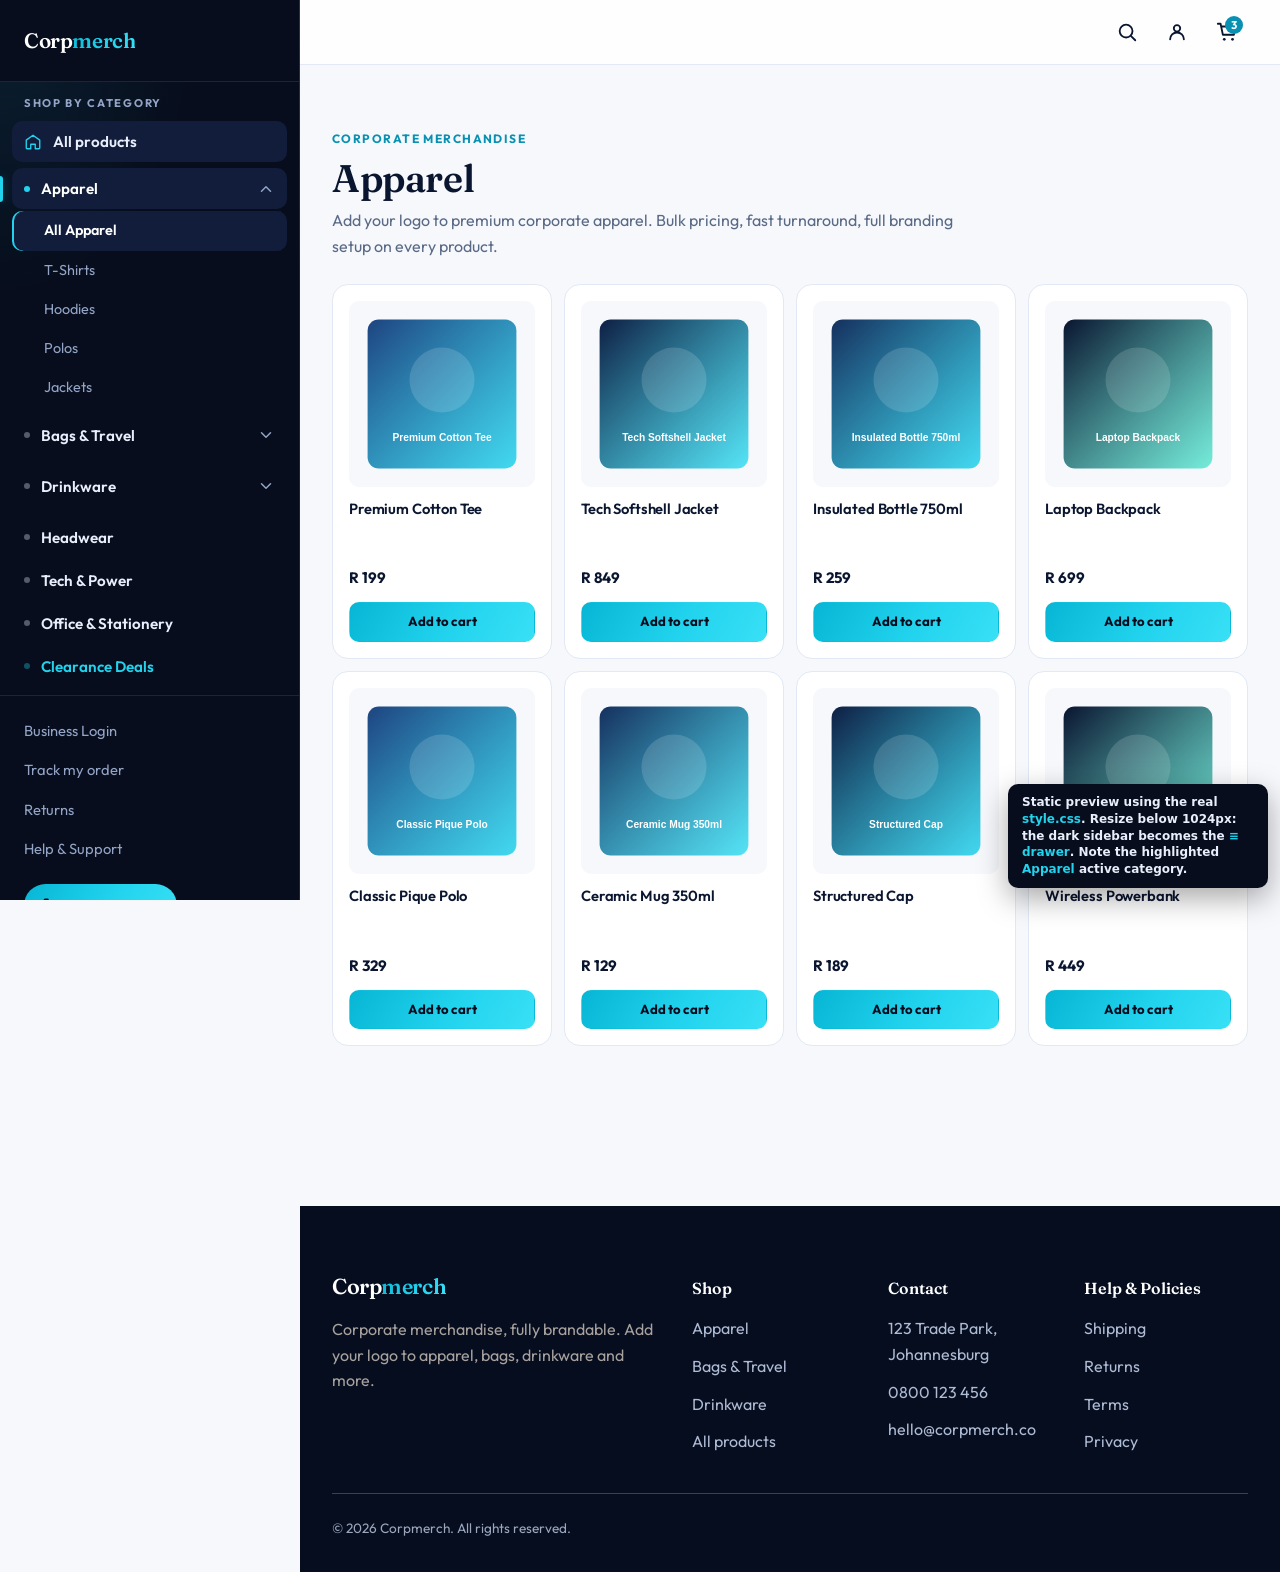
==== commit ad4abe63: "Add active-category highlight to sidebar rail Detect the current product category in header.php (cat" ====
--- a/preview/corpmerch-redesign.html
+++ b/preview/corpmerch-redesign.html
@@ -8,7 +8,6 @@
 <link rel="preconnect" href="https://fonts.gstatic.com" crossorigin>
 <link href="https://fonts.googleapis.com/css2?family=Fraunces:opsz,wght@9..144,400;9..144,500;9..144,600;9..144,700&family=Outfit:wght@300;400;500;600;700&display=swap" rel="stylesheet">
 <style>
-/* ---- Preview-only helpers (not part of the theme) ---- */
 .pv-note{position:fixed;right:12px;bottom:12px;z-index:200;background:#070d1c;color:#e8eefb;font:600 12px/1.4 system-ui,sans-serif;padding:10px 14px;border-radius:10px;box-shadow:0 10px 30px rgba(0,0,0,.35);max-width:260px}
 .pv-note b{color:#22d3ee}
 /* ---- BEGIN real theme style.css ---- */
@@ -1855,6 +1854,7 @@
 .cm-rail__item { position: relative; }
 .cm-rail__link,
 .cm-rail__toggle {
+	position: relative;
 	display: flex;
 	align-items: center;
 	gap: 11px;
@@ -1895,6 +1895,31 @@
 	transition: background .15s var(--cm-ease), color .15s var(--cm-ease);
 }
 .cm-rail__sub a:hover { background: var(--cm-rail-surface); color: #fff; }
+
+/* Active / current category highlight (server-rendered from header.php) */
+.cm-rail__link.is-active,
+.cm-rail__toggle.is-active { background: var(--cm-rail-surface); color: #fff; }
+.cm-rail__link.is-active .cm-rail__dot,
+.cm-rail__toggle.is-active .cm-rail__dot { opacity: 1; background: var(--cm-accent-bright); }
+.cm-rail__link.is-active::before,
+.cm-rail__toggle.is-active::before {
+	content: "";
+	position: absolute;
+	left: calc(-1 * var(--cm-space-3));
+	top: 50%;
+	transform: translateY(-50%);
+	width: 3px;
+	height: 64%;
+	border-radius: 0 3px 3px 0;
+	background: var(--cm-accent-bright);
+	box-shadow: 0 0 10px var(--cm-accent-glow);
+}
+.cm-rail__sub a.is-active {
+	color: #fff;
+	background: var(--cm-rail-surface);
+	font-weight: 600;
+	box-shadow: inset 2px 0 0 var(--cm-accent-bright);
+}
 
 .cm-rail__foot {
 	margin-top: auto;
@@ -1984,21 +2009,17 @@
 <body class="woocommerce woocommerce-page archive">
 <a class="screen-reader-text" href="#cm-content">Skip to content</a>
 <div class="cm-shell">
-
-  <!-- Sidebar rail -->
   <aside class="cm-rail" id="cm-sidebar" aria-label="Site navigation">
     <div class="cm-rail__head">
       <a class="cm-logo cm-logo--rail" href="#">Corp<span>merch</span></a>
-      <button class="cm-iconbtn cm-rail__close" id="cm-rail-close" aria-label="Close menu">
-        <svg width="24" height="24" viewBox="0 0 24 24" fill="none"><path d="M6 6l12 12M18 6L6 18" stroke="currentColor" stroke-width="2" stroke-linecap="round"/></svg>
-      </button>
+      <button class="cm-iconbtn cm-rail__close" id="cm-rail-close" aria-label="Close menu"><svg width="24" height="24" viewBox="0 0 24 24" fill="none"><path d="M6 6l12 12M18 6L6 18" stroke="currentColor" stroke-width="2" stroke-linecap="round"/></svg></button>
     </div>
     <nav class="cm-rail__nav" aria-label="Shop categories">
       <p class="cm-rail__label">Shop by category</p>
       <ul class="cm-rail__list">
         <li class="cm-rail__item"><a class="cm-rail__link cm-rail__link--all" href="#"><svg class="cm-rail__ico" width="18" height="18" viewBox="0 0 24 24" fill="none"><path d="M3 9.5 12 3l9 6.5V20a1 1 0 0 1-1 1h-5v-6H9v6H4a1 1 0 0 1-1-1V9.5Z" stroke="currentColor" stroke-width="1.8" stroke-linejoin="round"/></svg><span>All products</span></a></li>
-        <li class="cm-rail__item"><button class="cm-rail__toggle" aria-expanded="false"><span class="cm-rail__dot"></span><span class="cm-rail__text">Apparel</span><svg class="cm-rail__chev" width="18" height="18" viewBox="0 0 24 24" fill="none"><path d="M6 9l6 6 6-6" stroke="currentColor" stroke-width="2" stroke-linecap="round" stroke-linejoin="round"/></svg></button>
-          <ul class="cm-rail__sub"><li><a href="#">All Apparel</a></li><li><a href="#">T-Shirts</a></li><li><a href="#">Hoodies</a></li><li><a href="#">Polos</a></li><li><a href="#">Jackets</a></li></ul></li>
+        <li class="cm-rail__item is-current"><button class="cm-rail__toggle is-open is-active" aria-expanded="true"><span class="cm-rail__dot"></span><span class="cm-rail__text">Apparel</span><svg class="cm-rail__chev" width="18" height="18" viewBox="0 0 24 24" fill="none"><path d="M6 9l6 6 6-6" stroke="currentColor" stroke-width="2" stroke-linecap="round" stroke-linejoin="round"/></svg></button>
+          <ul class="cm-rail__sub is-open"><li><a class="is-active" aria-current="page" href="#">All Apparel</a></li><li><a href="#">T-Shirts</a></li><li><a href="#">Hoodies</a></li><li><a href="#">Polos</a></li><li><a href="#">Jackets</a></li></ul></li>
         <li class="cm-rail__item"><button class="cm-rail__toggle" aria-expanded="false"><span class="cm-rail__dot"></span><span class="cm-rail__text">Bags &amp; Travel</span><svg class="cm-rail__chev" width="18" height="18" viewBox="0 0 24 24" fill="none"><path d="M6 9l6 6 6-6" stroke="currentColor" stroke-width="2" stroke-linecap="round" stroke-linejoin="round"/></svg></button>
           <ul class="cm-rail__sub"><li><a href="#">All Bags</a></li><li><a href="#">Backpacks</a></li><li><a href="#">Totes</a></li><li><a href="#">Laptop Bags</a></li></ul></li>
         <li class="cm-rail__item"><button class="cm-rail__toggle" aria-expanded="false"><span class="cm-rail__dot"></span><span class="cm-rail__text">Drinkware</span><svg class="cm-rail__chev" width="18" height="18" viewBox="0 0 24 24" fill="none"><path d="M6 9l6 6 6-6" stroke="currentColor" stroke-width="2" stroke-linecap="round" stroke-linejoin="round"/></svg></button>
@@ -2014,79 +2035,45 @@
       <a class="cm-rail__phone" href="#"><svg width="18" height="18" viewBox="0 0 24 24" fill="none"><path d="M22 16.92v3a2 2 0 0 1-2.18 2 19.79 19.79 0 0 1-8.63-3.07 19.5 19.5 0 0 1-6-6 19.79 19.79 0 0 1-3.07-8.67A2 2 0 0 1 4.11 2h3a2 2 0 0 1 2 1.72c.13.96.36 1.9.7 2.81a2 2 0 0 1-.45 2.11L8.09 9.91a16 16 0 0 0 6 6l1.27-1.27a2 2 0 0 1 2.11-.45c.91.34 1.85.57 2.81.7A2 2 0 0 1 22 16.92z" fill="currentColor"/></svg><span>0800 123 456</span></a>
     </div>
   </aside>
-
   <div class="cm-scrim" id="cm-scrim"></div>
-
   <div class="cm-shell__main">
-    <header class="cm-topbar">
-      <div class="cm-topbar__bar">
-        <button class="cm-iconbtn cm-iconbtn--menu" id="cm-menu-open" aria-label="Open menu" aria-controls="cm-sidebar" aria-expanded="false"><svg width="24" height="24" viewBox="0 0 24 24" fill="none"><path d="M3 6h18M3 12h18M3 18h18" stroke="currentColor" stroke-width="2" stroke-linecap="round"/></svg></button>
-        <a class="cm-logo cm-logo--top" href="#">Corp<span>merch</span></a>
-        <div class="cm-topbar__spacer"></div>
-        <button type="button" class="cm-iconbtn" id="cm-search-toggle" aria-label="Search" aria-controls="cm-searchbar" aria-expanded="false"><svg width="22" height="22" viewBox="0 0 24 24" fill="none"><circle cx="11" cy="11" r="7" stroke="currentColor" stroke-width="2"/><path d="M21 21l-4.3-4.3" stroke="currentColor" stroke-width="2" stroke-linecap="round"/></svg></button>
-        <a class="cm-iconbtn cm-iconbtn--account" href="#" aria-label="Account"><svg width="22" height="22" viewBox="0 0 24 24" fill="none"><circle cx="12" cy="8" r="3.5" stroke="currentColor" stroke-width="2"/><path d="M4.5 20a7.5 7.5 0 0 1 15 0" stroke="currentColor" stroke-width="2" stroke-linecap="round"/></svg></a>
-        <a class="cm-iconbtn cm-iconbtn--cart" href="#" aria-label="Cart"><svg width="22" height="22" viewBox="0 0 24 24" fill="none"><path d="M6 6h15l-1.5 9h-12L5 3H2" stroke="currentColor" stroke-width="2" stroke-linecap="round" stroke-linejoin="round"/><circle cx="9" cy="20" r="1.5" fill="currentColor"/><circle cx="18" cy="20" r="1.5" fill="currentColor"/></svg><span class="cm-cart-count">3</span></a>
+    <header class="cm-topbar"><div class="cm-topbar__bar">
+      <button class="cm-iconbtn cm-iconbtn--menu" id="cm-menu-open" aria-label="Open menu" aria-controls="cm-sidebar" aria-expanded="false"><svg width="24" height="24" viewBox="0 0 24 24" fill="none"><path d="M3 6h18M3 12h18M3 18h18" stroke="currentColor" stroke-width="2" stroke-linecap="round"/></svg></button>
+      <a class="cm-logo cm-logo--top" href="#">Corp<span>merch</span></a>
+      <div class="cm-topbar__spacer"></div>
+      <button type="button" class="cm-iconbtn" id="cm-search-toggle" aria-label="Search" aria-controls="cm-searchbar" aria-expanded="false"><svg width="22" height="22" viewBox="0 0 24 24" fill="none"><circle cx="11" cy="11" r="7" stroke="currentColor" stroke-width="2"/><path d="M21 21l-4.3-4.3" stroke="currentColor" stroke-width="2" stroke-linecap="round"/></svg></button>
+      <a class="cm-iconbtn cm-iconbtn--account" href="#" aria-label="Account"><svg width="22" height="22" viewBox="0 0 24 24" fill="none"><circle cx="12" cy="8" r="3.5" stroke="currentColor" stroke-width="2"/><path d="M4.5 20a7.5 7.5 0 0 1 15 0" stroke="currentColor" stroke-width="2" stroke-linecap="round"/></svg></a>
+      <a class="cm-iconbtn cm-iconbtn--cart" href="#" aria-label="Cart"><svg width="22" height="22" viewBox="0 0 24 24" fill="none"><path d="M6 6h15l-1.5 9h-12L5 3H2" stroke="currentColor" stroke-width="2" stroke-linecap="round" stroke-linejoin="round"/><circle cx="9" cy="20" r="1.5" fill="currentColor"/><circle cx="18" cy="20" r="1.5" fill="currentColor"/></svg><span class="cm-cart-count">3</span></a>
+    </div></header>
+    <div class="cm-searchbar" id="cm-searchbar" aria-hidden="true"><form role="search" class="cm-searchbar__form" action="#"><input type="search" class="cm-searchbar__input" placeholder="Search products…" aria-label="Search products"><button type="submit" class="cm-searchbar__submit" aria-label="Submit search"><svg width="20" height="20" viewBox="0 0 24 24" fill="none"><circle cx="11" cy="11" r="7" stroke="currentColor" stroke-width="2"/><path d="M21 21l-4.3-4.3" stroke="currentColor" stroke-width="2" stroke-linecap="round"/></svg></button></form></div>
+    <main id="cm-content" class="cm-main"><div class="cm-container cm-section cm-woo">
+      <p class="cm-eyebrow">Corporate merchandise</p>
+      <h1 style="font-size:clamp(1.8rem,3vw,2.6rem);margin-bottom:8px;">Apparel</h1>
+      <p style="color:var(--cm-ink-soft);max-width:60ch;margin-bottom:24px;">Add your logo to premium corporate apparel. Bulk pricing, fast turnaround, full branding setup on every product.</p>
+      <ul class="products columns-4"><li class="product"><a href="#"><img src="data:image/svg+xml,%3Csvg%20xmlns%3D%22http%3A//www.w3.org/2000/svg%22%20width%3D%22400%22%20height%3D%22400%22%20viewBox%3D%220%200%20400%20400%22%3E%3Cdefs%3E%3ClinearGradient%20id%3D%22g%22%20x1%3D%220%22%20y1%3D%220%22%20x2%3D%221%22%20y2%3D%221%22%3E%3Cstop%20offset%3D%220%22%20stop-color%3D%22%231e4480%22/%3E%3Cstop%20offset%3D%221%22%20stop-color%3D%22%2322d3ee%22%20stop-opacity%3D%220.85%22/%3E%3C/linearGradient%3E%3C/defs%3E%3Crect%20width%3D%22400%22%20height%3D%22400%22%20fill%3D%22%23f6f8fc%22/%3E%3Crect%20x%3D%2240%22%20y%3D%2240%22%20width%3D%22320%22%20height%3D%22320%22%20rx%3D%2224%22%20fill%3D%22url%28%23g%29%22/%3E%3Ccircle%20cx%3D%22200%22%20cy%3D%22170%22%20r%3D%2270%22%20fill%3D%22%23ffffff%22%20fill-opacity%3D%220.14%22/%3E%3Ctext%20x%3D%22200%22%20y%3D%22300%22%20font-family%3D%22Outfit%2CArial%22%20font-size%3D%2222%22%20font-weight%3D%22700%22%20fill%3D%22%23ffffff%22%20text-anchor%3D%22middle%22%3EPremium%20Cotton%20Tee%3C/text%3E%3C/svg%3E" alt="Premium Cotton Tee"><h2 class="woocommerce-loop-product__title">Premium Cotton Tee</h2><span class="price"><span class="woocommerce-Price-amount amount">R&nbsp;199</span></span></a><a href="#" class="button add_to_cart_button">Add to cart</a></li><li class="product"><a href="#"><img src="data:image/svg+xml,%3Csvg%20xmlns%3D%22http%3A//www.w3.org/2000/svg%22%20width%3D%22400%22%20height%3D%22400%22%20viewBox%3D%220%200%20400%20400%22%3E%3Cdefs%3E%3ClinearGradient%20id%3D%22g%22%20x1%3D%220%22%20y1%3D%220%22%20x2%3D%221%22%20y2%3D%221%22%3E%3Cstop%20offset%3D%220%22%20stop-color%3D%22%230e1f44%22/%3E%3Cstop%20offset%3D%221%22%20stop-color%3D%22%2338e0f5%22%20stop-opacity%3D%220.85%22/%3E%3C/linearGradient%3E%3C/defs%3E%3Crect%20width%3D%22400%22%20height%3D%22400%22%20fill%3D%22%23f6f8fc%22/%3E%3Crect%20x%3D%2240%22%20y%3D%2240%22%20width%3D%22320%22%20height%3D%22320%22%20rx%3D%2224%22%20fill%3D%22url%28%23g%29%22/%3E%3Ccircle%20cx%3D%22200%22%20cy%3D%22170%22%20r%3D%2270%22%20fill%3D%22%23ffffff%22%20fill-opacity%3D%220.14%22/%3E%3Ctext%20x%3D%22200%22%20y%3D%22300%22%20font-family%3D%22Outfit%2CArial%22%20font-size%3D%2222%22%20font-weight%3D%22700%22%20fill%3D%22%23ffffff%22%20text-anchor%3D%22middle%22%3ETech%20Softshell%20Jacket%3C/text%3E%3C/svg%3E" alt="Tech Softshell Jacket"><h2 class="woocommerce-loop-product__title">Tech Softshell Jacket</h2><span class="price"><span class="woocommerce-Price-amount amount">R&nbsp;849</span></span></a><a href="#" class="button add_to_cart_button">Add to cart</a></li><li class="product"><a href="#"><img src="data:image/svg+xml,%3Csvg%20xmlns%3D%22http%3A//www.w3.org/2000/svg%22%20width%3D%22400%22%20height%3D%22400%22%20viewBox%3D%220%200%20400%20400%22%3E%3Cdefs%3E%3ClinearGradient%20id%3D%22g%22%20x1%3D%220%22%20y1%3D%220%22%20x2%3D%221%22%20y2%3D%221%22%3E%3Cstop%20offset%3D%220%22%20stop-color%3D%22%2315305e%22/%3E%3Cstop%20offset%3D%221%22%20stop-color%3D%22%2322d3ee%22%20stop-opacity%3D%220.85%22/%3E%3C/linearGradient%3E%3C/defs%3E%3Crect%20width%3D%22400%22%20height%3D%22400%22%20fill%3D%22%23f6f8fc%22/%3E%3Crect%20x%3D%2240%22%20y%3D%2240%22%20width%3D%22320%22%20height%3D%22320%22%20rx%3D%2224%22%20fill%3D%22url%28%23g%29%22/%3E%3Ccircle%20cx%3D%22200%22%20cy%3D%22170%22%20r%3D%2270%22%20fill%3D%22%23ffffff%22%20fill-opacity%3D%220.14%22/%3E%3Ctext%20x%3D%22200%22%20y%3D%22300%22%20font-family%3D%22Outfit%2CArial%22%20font-size%3D%2222%22%20font-weight%3D%22700%22%20fill%3D%22%23ffffff%22%20text-anchor%3D%22middle%22%3EInsulated%20Bottle%20750ml%3C/text%3E%3C/svg%3E" alt="Insulated Bottle 750ml"><h2 class="woocommerce-loop-product__title">Insulated Bottle 750ml</h2><span class="price"><span class="woocommerce-Price-amount amount">R&nbsp;259</span></span></a><a href="#" class="button add_to_cart_button">Add to cart</a></li><li class="product"><a href="#"><img src="data:image/svg+xml,%3Csvg%20xmlns%3D%22http%3A//www.w3.org/2000/svg%22%20width%3D%22400%22%20height%3D%22400%22%20viewBox%3D%220%200%20400%20400%22%3E%3Cdefs%3E%3ClinearGradient%20id%3D%22g%22%20x1%3D%220%22%20y1%3D%220%22%20x2%3D%221%22%20y2%3D%221%22%3E%3Cstop%20offset%3D%220%22%20stop-color%3D%22%230a1530%22/%3E%3Cstop%20offset%3D%221%22%20stop-color%3D%22%235eead4%22%20stop-opacity%3D%220.85%22/%3E%3C/linearGradient%3E%3C/defs%3E%3Crect%20width%3D%22400%22%20height%3D%22400%22%20fill%3D%22%23f6f8fc%22/%3E%3Crect%20x%3D%2240%22%20y%3D%2240%22%20width%3D%22320%22%20height%3D%22320%22%20rx%3D%2224%22%20fill%3D%22url%28%23g%29%22/%3E%3Ccircle%20cx%3D%22200%22%20cy%3D%22170%22%20r%3D%2270%22%20fill%3D%22%23ffffff%22%20fill-opacity%3D%220.14%22/%3E%3Ctext%20x%3D%22200%22%20y%3D%22300%22%20font-family%3D%22Outfit%2CArial%22%20font-size%3D%2222%22%20font-weight%3D%22700%22%20fill%3D%22%23ffffff%22%20text-anchor%3D%22middle%22%3ELaptop%20Backpack%3C/text%3E%3C/svg%3E" alt="Laptop Backpack"><h2 class="woocommerce-loop-product__title">Laptop Backpack</h2><span class="price"><span class="woocommerce-Price-amount amount">R&nbsp;699</span></span></a><a href="#" class="button add_to_cart_button">Add to cart</a></li><li class="product"><a href="#"><img src="data:image/svg+xml,%3Csvg%20xmlns%3D%22http%3A//www.w3.org/2000/svg%22%20width%3D%22400%22%20height%3D%22400%22%20viewBox%3D%220%200%20400%20400%22%3E%3Cdefs%3E%3ClinearGradient%20id%3D%22g%22%20x1%3D%220%22%20y1%3D%220%22%20x2%3D%221%22%20y2%3D%221%22%3E%3Cstop%20offset%3D%220%22%20stop-color%3D%22%231e4480%22/%3E%3Cstop%20offset%3D%221%22%20stop-color%3D%22%2322d3ee%22%20stop-opacity%3D%220.85%22/%3E%3C/linearGradient%3E%3C/defs%3E%3Crect%20width%3D%22400%22%20height%3D%22400%22%20fill%3D%22%23f6f8fc%22/%3E%3Crect%20x%3D%2240%22%20y%3D%2240%22%20width%3D%22320%22%20height%3D%22320%22%20rx%3D%2224%22%20fill%3D%22url%28%23g%29%22/%3E%3Ccircle%20cx%3D%22200%22%20cy%3D%22170%22%20r%3D%2270%22%20fill%3D%22%23ffffff%22%20fill-opacity%3D%220.14%22/%3E%3Ctext%20x%3D%22200%22%20y%3D%22300%22%20font-family%3D%22Outfit%2CArial%22%20font-size%3D%2222%22%20font-weight%3D%22700%22%20fill%3D%22%23ffffff%22%20text-anchor%3D%22middle%22%3EClassic%20Pique%20Polo%3C/text%3E%3C/svg%3E" alt="Classic Pique Polo"><h2 class="woocommerce-loop-product__title">Classic Pique Polo</h2><span class="price"><span class="woocommerce-Price-amount amount">R&nbsp;329</span></span></a><a href="#" class="button add_to_cart_button">Add to cart</a></li><li class="product"><a href="#"><img src="data:image/svg+xml,%3Csvg%20xmlns%3D%22http%3A//www.w3.org/2000/svg%22%20width%3D%22400%22%20height%3D%22400%22%20viewBox%3D%220%200%20400%20400%22%3E%3Cdefs%3E%3ClinearGradient%20id%3D%22g%22%20x1%3D%220%22%20y1%3D%220%22%20x2%3D%221%22%20y2%3D%221%22%3E%3Cstop%20offset%3D%220%22%20stop-color%3D%22%2315305e%22/%3E%3Cstop%20offset%3D%221%22%20stop-color%3D%22%2338e0f5%22%20stop-opacity%3D%220.85%22/%3E%3C/linearGradient%3E%3C/defs%3E%3Crect%20width%3D%22400%22%20height%3D%22400%22%20fill%3D%22%23f6f8fc%22/%3E%3Crect%20x%3D%2240%22%20y%3D%2240%22%20width%3D%22320%22%20height%3D%22320%22%20rx%3D%2224%22%20fill%3D%22url%28%23g%29%22/%3E%3Ccircle%20cx%3D%22200%22%20cy%3D%22170%22%20r%3D%2270%22%20fill%3D%22%23ffffff%22%20fill-opacity%3D%220.14%22/%3E%3Ctext%20x%3D%22200%22%20y%3D%22300%22%20font-family%3D%22Outfit%2CArial%22%20font-size%3D%2222%22%20font-weight%3D%22700%22%20fill%3D%22%23ffffff%22%20text-anchor%3D%22middle%22%3ECeramic%20Mug%20350ml%3C/text%3E%3C/svg%3E" alt="Ceramic Mug 350ml"><h2 class="woocommerce-loop-product__title">Ceramic Mug 350ml</h2><span class="price"><span class="woocommerce-Price-amount amount">R&nbsp;129</span></span></a><a href="#" class="button add_to_cart_button">Add to cart</a></li><li class="product"><a href="#"><img src="data:image/svg+xml,%3Csvg%20xmlns%3D%22http%3A//www.w3.org/2000/svg%22%20width%3D%22400%22%20height%3D%22400%22%20viewBox%3D%220%200%20400%20400%22%3E%3Cdefs%3E%3ClinearGradient%20id%3D%22g%22%20x1%3D%220%22%20y1%3D%220%22%20x2%3D%221%22%20y2%3D%221%22%3E%3Cstop%20offset%3D%220%22%20stop-color%3D%22%230e1f44%22/%3E%3Cstop%20offset%3D%221%22%20stop-color%3D%22%2322d3ee%22%20stop-opacity%3D%220.85%22/%3E%3C/linearGradient%3E%3C/defs%3E%3Crect%20width%3D%22400%22%20height%3D%22400%22%20fill%3D%22%23f6f8fc%22/%3E%3Crect%20x%3D%2240%22%20y%3D%2240%22%20width%3D%22320%22%20height%3D%22320%22%20rx%3D%2224%22%20fill%3D%22url%28%23g%29%22/%3E%3Ccircle%20cx%3D%22200%22%20cy%3D%22170%22%20r%3D%2270%22%20fill%3D%22%23ffffff%22%20fill-opacity%3D%220.14%22/%3E%3Ctext%20x%3D%22200%22%20y%3D%22300%22%20font-family%3D%22Outfit%2CArial%22%20font-size%3D%2222%22%20font-weight%3D%22700%22%20fill%3D%22%23ffffff%22%20text-anchor%3D%22middle%22%3EStructured%20Cap%3C/text%3E%3C/svg%3E" alt="Structured Cap"><h2 class="woocommerce-loop-product__title">Structured Cap</h2><span class="price"><span class="woocommerce-Price-amount amount">R&nbsp;189</span></span></a><a href="#" class="button add_to_cart_button">Add to cart</a></li><li class="product"><a href="#"><img src="data:image/svg+xml,%3Csvg%20xmlns%3D%22http%3A//www.w3.org/2000/svg%22%20width%3D%22400%22%20height%3D%22400%22%20viewBox%3D%220%200%20400%20400%22%3E%3Cdefs%3E%3ClinearGradient%20id%3D%22g%22%20x1%3D%220%22%20y1%3D%220%22%20x2%3D%221%22%20y2%3D%221%22%3E%3Cstop%20offset%3D%220%22%20stop-color%3D%22%230a1530%22/%3E%3Cstop%20offset%3D%221%22%20stop-color%3D%22%235eead4%22%20stop-opacity%3D%220.85%22/%3E%3C/linearGradient%3E%3C/defs%3E%3Crect%20width%3D%22400%22%20height%3D%22400%22%20fill%3D%22%23f6f8fc%22/%3E%3Crect%20x%3D%2240%22%20y%3D%2240%22%20width%3D%22320%22%20height%3D%22320%22%20rx%3D%2224%22%20fill%3D%22url%28%23g%29%22/%3E%3Ccircle%20cx%3D%22200%22%20cy%3D%22170%22%20r%3D%2270%22%20fill%3D%22%23ffffff%22%20fill-opacity%3D%220.14%22/%3E%3Ctext%20x%3D%22200%22%20y%3D%22300%22%20font-family%3D%22Outfit%2CArial%22%20font-size%3D%2222%22%20font-weight%3D%22700%22%20fill%3D%22%23ffffff%22%20text-anchor%3D%22middle%22%3EWireless%20Powerbank%3C/text%3E%3C/svg%3E" alt="Wireless Powerbank"><h2 class="woocommerce-loop-product__title">Wireless Powerbank</h2><span class="price"><span class="woocommerce-Price-amount amount">R&nbsp;449</span></span></a><a href="#" class="button add_to_cart_button">Add to cart</a></li></ul>
+    </div></main>
+    <footer class="cm-footer"><div class="cm-container">
+      <div class="cm-footer__grid">
+        <div class="cm-footer__brand"><div class="cm-logo">Corp<span>merch</span></div><p style="margin-top:12px;max-width:34ch;color:#a8a29e;">Corporate merchandise, fully brandable. Add your logo to apparel, bags, drinkware and more.</p></div>
+        <div class="cm-footer__col"><button class="cm-footer__heading cm-footer__acc" aria-expanded="false">Shop<svg class="cm-footer__chev" width="18" height="18" viewBox="0 0 24 24" fill="none"><path d="M6 9l6 6 6-6" stroke="currentColor" stroke-width="2" stroke-linecap="round" stroke-linejoin="round"/></svg></button><ul class="cm-footer__links"><li><a href="#">Apparel</a></li><li><a href="#">Bags &amp; Travel</a></li><li><a href="#">Drinkware</a></li><li><a href="#">All products</a></li></ul></div>
+        <div class="cm-footer__col"><button class="cm-footer__heading cm-footer__acc" aria-expanded="false">Contact<svg class="cm-footer__chev" width="18" height="18" viewBox="0 0 24 24" fill="none"><path d="M6 9l6 6 6-6" stroke="currentColor" stroke-width="2" stroke-linecap="round" stroke-linejoin="round"/></svg></button><ul class="cm-footer__links"><li>123 Trade Park, Johannesburg</li><li><a href="#">0800 123 456</a></li><li><a href="#">hello@corpmerch.co</a></li></ul></div>
+        <div class="cm-footer__col"><button class="cm-footer__heading cm-footer__acc" aria-expanded="false">Help &amp; Policies<svg class="cm-footer__chev" width="18" height="18" viewBox="0 0 24 24" fill="none"><path d="M6 9l6 6 6-6" stroke="currentColor" stroke-width="2" stroke-linecap="round" stroke-linejoin="round"/></svg></button><ul class="cm-footer__links"><li><a href="#">Shipping</a></li><li><a href="#">Returns</a></li><li><a href="#">Terms</a></li><li><a href="#">Privacy</a></li></ul></div>
       </div>
-    </header>
-
-    <div class="cm-searchbar" id="cm-searchbar" aria-hidden="true">
-      <form role="search" class="cm-searchbar__form" action="#">
-        <input type="search" class="cm-searchbar__input" placeholder="Search products…" aria-label="Search products">
-        <button type="submit" class="cm-searchbar__submit" aria-label="Submit search"><svg width="20" height="20" viewBox="0 0 24 24" fill="none"><circle cx="11" cy="11" r="7" stroke="currentColor" stroke-width="2"/><path d="M21 21l-4.3-4.3" stroke="currentColor" stroke-width="2" stroke-linecap="round"/></svg></button>
-      </form>
-    </div>
-
-    <main id="cm-content" class="cm-main">
-      <div class="cm-container cm-section cm-woo">
-        <p class="cm-eyebrow">Corporate merchandise</p>
-        <h1 style="font-size:clamp(1.8rem,3vw,2.6rem);margin-bottom:8px;">Branded Apparel</h1>
-        <p style="color:var(--cm-ink-soft);max-width:60ch;margin-bottom:24px;">Add your logo to premium corporate apparel. Bulk pricing, fast turnaround, full branding setup on every product.</p>
-        <ul class="products columns-4">
-          <li class="product"><a href="#"><img src="data:image/svg+xml,%3Csvg%20xmlns%3D%22http%3A//www.w3.org/2000/svg%22%20width%3D%22400%22%20height%3D%22400%22%20viewBox%3D%220%200%20400%20400%22%3E%3Cdefs%3E%3ClinearGradient%20id%3D%22g%22%20x1%3D%220%22%20y1%3D%220%22%20x2%3D%221%22%20y2%3D%221%22%3E%3Cstop%20offset%3D%220%22%20stop-color%3D%22%231e4480%22/%3E%3Cstop%20offset%3D%221%22%20stop-color%3D%22%2322d3ee%22%20stop-opacity%3D%220.85%22/%3E%3C/linearGradient%3E%3C/defs%3E%3Crect%20width%3D%22400%22%20height%3D%22400%22%20fill%3D%22%23f6f8fc%22/%3E%3Crect%20x%3D%2240%22%20y%3D%2240%22%20width%3D%22320%22%20height%3D%22320%22%20rx%3D%2224%22%20fill%3D%22url%28%23g%29%22/%3E%3Ccircle%20cx%3D%22200%22%20cy%3D%22170%22%20r%3D%2270%22%20fill%3D%22%23ffffff%22%20fill-opacity%3D%220.14%22/%3E%3Ctext%20x%3D%22200%22%20y%3D%22300%22%20font-family%3D%22Outfit%2CArial%22%20font-size%3D%2222%22%20font-weight%3D%22700%22%20fill%3D%22%23ffffff%22%20text-anchor%3D%22middle%22%3EPremium%20Cotton%20Tee%3C/text%3E%3C/svg%3E" alt="Premium Cotton Tee"><h2 class="woocommerce-loop-product__title">Premium Cotton Tee</h2><span class="price"><span class="woocommerce-Price-amount amount">R&nbsp;199</span></span></a><a href="#" class="button add_to_cart_button">Add to cart</a></li>
-          <li class="product"><a href="#"><img src="data:image/svg+xml,%3Csvg%20xmlns%3D%22http%3A//www.w3.org/2000/svg%22%20width%3D%22400%22%20height%3D%22400%22%20viewBox%3D%220%200%20400%20400%22%3E%3Cdefs%3E%3ClinearGradient%20id%3D%22g%22%20x1%3D%220%22%20y1%3D%220%22%20x2%3D%221%22%20y2%3D%221%22%3E%3Cstop%20offset%3D%220%22%20stop-color%3D%22%230e1f44%22/%3E%3Cstop%20offset%3D%221%22%20stop-color%3D%22%2338e0f5%22%20stop-opacity%3D%220.85%22/%3E%3C/linearGradient%3E%3C/defs%3E%3Crect%20width%3D%22400%22%20height%3D%22400%22%20fill%3D%22%23f6f8fc%22/%3E%3Crect%20x%3D%2240%22%20y%3D%2240%22%20width%3D%22320%22%20height%3D%22320%22%20rx%3D%2224%22%20fill%3D%22url%28%23g%29%22/%3E%3Ccircle%20cx%3D%22200%22%20cy%3D%22170%22%20r%3D%2270%22%20fill%3D%22%23ffffff%22%20fill-opacity%3D%220.14%22/%3E%3Ctext%20x%3D%22200%22%20y%3D%22300%22%20font-family%3D%22Outfit%2CArial%22%20font-size%3D%2222%22%20font-weight%3D%22700%22%20fill%3D%22%23ffffff%22%20text-anchor%3D%22middle%22%3ETech%20Softshell%20Jacket%3C/text%3E%3C/svg%3E" alt="Tech Softshell Jacket"><h2 class="woocommerce-loop-product__title">Tech Softshell Jacket</h2><span class="price"><span class="woocommerce-Price-amount amount">R&nbsp;849</span></span></a><a href="#" class="button add_to_cart_button">Add to cart</a></li>
-          <li class="product"><a href="#"><img src="data:image/svg+xml,%3Csvg%20xmlns%3D%22http%3A//www.w3.org/2000/svg%22%20width%3D%22400%22%20height%3D%22400%22%20viewBox%3D%220%200%20400%20400%22%3E%3Cdefs%3E%3ClinearGradient%20id%3D%22g%22%20x1%3D%220%22%20y1%3D%220%22%20x2%3D%221%22%20y2%3D%221%22%3E%3Cstop%20offset%3D%220%22%20stop-color%3D%22%2315305e%22/%3E%3Cstop%20offset%3D%221%22%20stop-color%3D%22%2322d3ee%22%20stop-opacity%3D%220.85%22/%3E%3C/linearGradient%3E%3C/defs%3E%3Crect%20width%3D%22400%22%20height%3D%22400%22%20fill%3D%22%23f6f8fc%22/%3E%3Crect%20x%3D%2240%22%20y%3D%2240%22%20width%3D%22320%22%20height%3D%22320%22%20rx%3D%2224%22%20fill%3D%22url%28%23g%29%22/%3E%3Ccircle%20cx%3D%22200%22%20cy%3D%22170%22%20r%3D%2270%22%20fill%3D%22%23ffffff%22%20fill-opacity%3D%220.14%22/%3E%3Ctext%20x%3D%22200%22%20y%3D%22300%22%20font-family%3D%22Outfit%2CArial%22%20font-size%3D%2222%22%20font-weight%3D%22700%22%20fill%3D%22%23ffffff%22%20text-anchor%3D%22middle%22%3EInsulated%20Bottle%20750ml%3C/text%3E%3C/svg%3E" alt="Insulated Bottle 750ml"><h2 class="woocommerce-loop-product__title">Insulated Bottle 750ml</h2><span class="price"><span class="woocommerce-Price-amount amount">R&nbsp;259</span></span></a><a href="#" class="button add_to_cart_button">Add to cart</a></li>
-          <li class="product"><a href="#"><img src="data:image/svg+xml,%3Csvg%20xmlns%3D%22http%3A//www.w3.org/2000/svg%22%20width%3D%22400%22%20height%3D%22400%22%20viewBox%3D%220%200%20400%20400%22%3E%3Cdefs%3E%3ClinearGradient%20id%3D%22g%22%20x1%3D%220%22%20y1%3D%220%22%20x2%3D%221%22%20y2%3D%221%22%3E%3Cstop%20offset%3D%220%22%20stop-color%3D%22%230a1530%22/%3E%3Cstop%20offset%3D%221%22%20stop-color%3D%22%235eead4%22%20stop-opacity%3D%220.85%22/%3E%3C/linearGradient%3E%3C/defs%3E%3Crect%20width%3D%22400%22%20height%3D%22400%22%20fill%3D%22%23f6f8fc%22/%3E%3Crect%20x%3D%2240%22%20y%3D%2240%22%20width%3D%22320%22%20height%3D%22320%22%20rx%3D%2224%22%20fill%3D%22url%28%23g%29%22/%3E%3Ccircle%20cx%3D%22200%22%20cy%3D%22170%22%20r%3D%2270%22%20fill%3D%22%23ffffff%22%20fill-opacity%3D%220.14%22/%3E%3Ctext%20x%3D%22200%22%20y%3D%22300%22%20font-family%3D%22Outfit%2CArial%22%20font-size%3D%2222%22%20font-weight%3D%22700%22%20fill%3D%22%23ffffff%22%20text-anchor%3D%22middle%22%3ELaptop%20Backpack%3C/text%3E%3C/svg%3E" alt="Laptop Backpack"><h2 class="woocommerce-loop-product__title">Laptop Backpack</h2><span class="price"><span class="woocommerce-Price-amount amount">R&nbsp;699</span></span></a><a href="#" class="button add_to_cart_button">Add to cart</a></li>
-          <li class="product"><a href="#"><img src="data:image/svg+xml,%3Csvg%20xmlns%3D%22http%3A//www.w3.org/2000/svg%22%20width%3D%22400%22%20height%3D%22400%22%20viewBox%3D%220%200%20400%20400%22%3E%3Cdefs%3E%3ClinearGradient%20id%3D%22g%22%20x1%3D%220%22%20y1%3D%220%22%20x2%3D%221%22%20y2%3D%221%22%3E%3Cstop%20offset%3D%220%22%20stop-color%3D%22%231e4480%22/%3E%3Cstop%20offset%3D%221%22%20stop-color%3D%22%2322d3ee%22%20stop-opacity%3D%220.85%22/%3E%3C/linearGradient%3E%3C/defs%3E%3Crect%20width%3D%22400%22%20height%3D%22400%22%20fill%3D%22%23f6f8fc%22/%3E%3Crect%20x%3D%2240%22%20y%3D%2240%22%20width%3D%22320%22%20height%3D%22320%22%20rx%3D%2224%22%20fill%3D%22url%28%23g%29%22/%3E%3Ccircle%20cx%3D%22200%22%20cy%3D%22170%22%20r%3D%2270%22%20fill%3D%22%23ffffff%22%20fill-opacity%3D%220.14%22/%3E%3Ctext%20x%3D%22200%22%20y%3D%22300%22%20font-family%3D%22Outfit%2CArial%22%20font-size%3D%2222%22%20font-weight%3D%22700%22%20fill%3D%22%23ffffff%22%20text-anchor%3D%22middle%22%3EClassic%20Pique%20Polo%3C/text%3E%3C/svg%3E" alt="Classic Pique Polo"><h2 class="woocommerce-loop-product__title">Classic Pique Polo</h2><span class="price"><span class="woocommerce-Price-amount amount">R&nbsp;329</span></span></a><a href="#" class="button add_to_cart_button">Add to cart</a></li>
-          <li class="product"><a href="#"><img src="data:image/svg+xml,%3Csvg%20xmlns%3D%22http%3A//www.w3.org/2000/svg%22%20width%3D%22400%22%20height%3D%22400%22%20viewBox%3D%220%200%20400%20400%22%3E%3Cdefs%3E%3ClinearGradient%20id%3D%22g%22%20x1%3D%220%22%20y1%3D%220%22%20x2%3D%221%22%20y2%3D%221%22%3E%3Cstop%20offset%3D%220%22%20stop-color%3D%22%2315305e%22/%3E%3Cstop%20offset%3D%221%22%20stop-color%3D%22%2338e0f5%22%20stop-opacity%3D%220.85%22/%3E%3C/linearGradient%3E%3C/defs%3E%3Crect%20width%3D%22400%22%20height%3D%22400%22%20fill%3D%22%23f6f8fc%22/%3E%3Crect%20x%3D%2240%22%20y%3D%2240%22%20width%3D%22320%22%20height%3D%22320%22%20rx%3D%2224%22%20fill%3D%22url%28%23g%29%22/%3E%3Ccircle%20cx%3D%22200%22%20cy%3D%22170%22%20r%3D%2270%22%20fill%3D%22%23ffffff%22%20fill-opacity%3D%220.14%22/%3E%3Ctext%20x%3D%22200%22%20y%3D%22300%22%20font-family%3D%22Outfit%2CArial%22%20font-size%3D%2222%22%20font-weight%3D%22700%22%20fill%3D%22%23ffffff%22%20text-anchor%3D%22middle%22%3ECeramic%20Mug%20350ml%3C/text%3E%3C/svg%3E" alt="Ceramic Mug 350ml"><h2 class="woocommerce-loop-product__title">Ceramic Mug 350ml</h2><span class="price"><span class="woocommerce-Price-amount amount">R&nbsp;129</span></span></a><a href="#" class="button add_to_cart_button">Add to cart</a></li>
-          <li class="product"><a href="#"><img src="data:image/svg+xml,%3Csvg%20xmlns%3D%22http%3A//www.w3.org/2000/svg%22%20width%3D%22400%22%20height%3D%22400%22%20viewBox%3D%220%200%20400%20400%22%3E%3Cdefs%3E%3ClinearGradient%20id%3D%22g%22%20x1%3D%220%22%20y1%3D%220%22%20x2%3D%221%22%20y2%3D%221%22%3E%3Cstop%20offset%3D%220%22%20stop-color%3D%22%230e1f44%22/%3E%3Cstop%20offset%3D%221%22%20stop-color%3D%22%2322d3ee%22%20stop-opacity%3D%220.85%22/%3E%3C/linearGradient%3E%3C/defs%3E%3Crect%20width%3D%22400%22%20height%3D%22400%22%20fill%3D%22%23f6f8fc%22/%3E%3Crect%20x%3D%2240%22%20y%3D%2240%22%20width%3D%22320%22%20height%3D%22320%22%20rx%3D%2224%22%20fill%3D%22url%28%23g%29%22/%3E%3Ccircle%20cx%3D%22200%22%20cy%3D%22170%22%20r%3D%2270%22%20fill%3D%22%23ffffff%22%20fill-opacity%3D%220.14%22/%3E%3Ctext%20x%3D%22200%22%20y%3D%22300%22%20font-family%3D%22Outfit%2CArial%22%20font-size%3D%2222%22%20font-weight%3D%22700%22%20fill%3D%22%23ffffff%22%20text-anchor%3D%22middle%22%3EStructured%20Cap%3C/text%3E%3C/svg%3E" alt="Structured Cap"><h2 class="woocommerce-loop-product__title">Structured Cap</h2><span class="price"><span class="woocommerce-Price-amount amount">R&nbsp;189</span></span></a><a href="#" class="button add_to_cart_button">Add to cart</a></li>
-          <li class="product"><a href="#"><img src="data:image/svg+xml,%3Csvg%20xmlns%3D%22http%3A//www.w3.org/2000/svg%22%20width%3D%22400%22%20height%3D%22400%22%20viewBox%3D%220%200%20400%20400%22%3E%3Cdefs%3E%3ClinearGradient%20id%3D%22g%22%20x1%3D%220%22%20y1%3D%220%22%20x2%3D%221%22%20y2%3D%221%22%3E%3Cstop%20offset%3D%220%22%20stop-color%3D%22%230a1530%22/%3E%3Cstop%20offset%3D%221%22%20stop-color%3D%22%235eead4%22%20stop-opacity%3D%220.85%22/%3E%3C/linearGradient%3E%3C/defs%3E%3Crect%20width%3D%22400%22%20height%3D%22400%22%20fill%3D%22%23f6f8fc%22/%3E%3Crect%20x%3D%2240%22%20y%3D%2240%22%20width%3D%22320%22%20height%3D%22320%22%20rx%3D%2224%22%20fill%3D%22url%28%23g%29%22/%3E%3Ccircle%20cx%3D%22200%22%20cy%3D%22170%22%20r%3D%2270%22%20fill%3D%22%23ffffff%22%20fill-opacity%3D%220.14%22/%3E%3Ctext%20x%3D%22200%22%20y%3D%22300%22%20font-family%3D%22Outfit%2CArial%22%20font-size%3D%2222%22%20font-weight%3D%22700%22%20fill%3D%22%23ffffff%22%20text-anchor%3D%22middle%22%3EWireless%20Powerbank%3C/text%3E%3C/svg%3E" alt="Wireless Powerbank"><h2 class="woocommerce-loop-product__title">Wireless Powerbank</h2><span class="price"><span class="woocommerce-Price-amount amount">R&nbsp;449</span></span></a><a href="#" class="button add_to_cart_button">Add to cart</a></li>
-        </ul>
-      </div>
-    </main>
-
-    <footer class="cm-footer">
-      <div class="cm-container">
-        <div class="cm-footer__grid">
-          <div class="cm-footer__brand">
-            <div class="cm-logo">Corp<span>merch</span></div>
-            <p style="margin-top:12px;max-width:34ch;color:#a8a29e;">Corporate merchandise, fully brandable. Add your logo to apparel, bags, drinkware and more.</p>
-          </div>
-          <div class="cm-footer__col"><button class="cm-footer__heading cm-footer__acc" aria-expanded="false">Shop<svg class="cm-footer__chev" width="18" height="18" viewBox="0 0 24 24" fill="none"><path d="M6 9l6 6 6-6" stroke="currentColor" stroke-width="2" stroke-linecap="round" stroke-linejoin="round"/></svg></button><ul class="cm-footer__links"><li><a href="#">Apparel</a></li><li><a href="#">Bags &amp; Travel</a></li><li><a href="#">Drinkware</a></li><li><a href="#">All products</a></li></ul></div>
-          <div class="cm-footer__col"><button class="cm-footer__heading cm-footer__acc" aria-expanded="false">Contact<svg class="cm-footer__chev" width="18" height="18" viewBox="0 0 24 24" fill="none"><path d="M6 9l6 6 6-6" stroke="currentColor" stroke-width="2" stroke-linecap="round" stroke-linejoin="round"/></svg></button><ul class="cm-footer__links"><li>123 Trade Park, Johannesburg</li><li><a href="#">0800 123 456</a></li><li><a href="#">hello@corpmerch.co</a></li></ul></div>
-          <div class="cm-footer__col"><button class="cm-footer__heading cm-footer__acc" aria-expanded="false">Help &amp; Policies<svg class="cm-footer__chev" width="18" height="18" viewBox="0 0 24 24" fill="none"><path d="M6 9l6 6 6-6" stroke="currentColor" stroke-width="2" stroke-linecap="round" stroke-linejoin="round"/></svg></button><ul class="cm-footer__links"><li><a href="#">Shipping</a></li><li><a href="#">Returns</a></li><li><a href="#">Terms</a></li><li><a href="#">Privacy</a></li></ul></div>
-        </div>
-        <div class="cm-footer__bottom"><span>&copy; 2026 Corpmerch. All rights reserved.</span></div>
-      </div>
-    </footer>
+      <div class="cm-footer__bottom"><span>&copy; 2026 Corpmerch. All rights reserved.</span></div>
+    </div></footer>
   </div>
 </div>
-
-<div class="pv-note">Static preview of the redesign using the real <b>style.css</b>. Resize the window: the dark sidebar becomes the <b>≡ drawer</b> below 1024px.</div>
-
+<div class="pv-note">Static preview using the real <b>style.css</b>. Resize below 1024px: the dark sidebar becomes the <b>≡ drawer</b>. Note the highlighted <b>Apparel</b> active category.</div>
 <script>
-(function(){
-  var qs=function(s,c){return (c||document).querySelector(s)};
-  var qsa=function(s,c){return [].slice.call((c||document).querySelectorAll(s))};
-  var sidebar=qs('#cm-sidebar'),scrim=qs('#cm-scrim'),openBtn=qs('#cm-menu-open'),closeBtn=qs('#cm-rail-close');
-  var D='(min-width:1024px)';
-  function desk(){return window.matchMedia&&window.matchMedia(D).matches}
-  function open(){if(!sidebar||desk())return;sidebar.classList.add('is-open');scrim.classList.add('is-open');document.body.style.overflow='hidden';openBtn.setAttribute('aria-expanded','true');}
-  function close(){if(!sidebar)return;sidebar.classList.remove('is-open');scrim.classList.remove('is-open');document.body.style.overflow='';openBtn.setAttribute('aria-expanded','false');}
-  openBtn.addEventListener('click',open);closeBtn.addEventListener('click',close);scrim.addEventListener('click',close);
-  document.addEventListener('keydown',function(e){if(e.key==='Escape')close()});
-  qsa('.cm-rail__toggle').forEach(function(b){b.addEventListener('click',function(){var s=b.parentElement.querySelector('.cm-rail__sub');if(!s)return;var o=s.classList.toggle('is-open');b.classList.toggle('is-open',o);b.setAttribute('aria-expanded',o?'true':'false');});});
-  var st=qs('#cm-search-toggle'),sb=qs('#cm-searchbar');st.addEventListener('click',function(){var o=sb.classList.toggle('is-open');st.setAttribute('aria-expanded',o?'true':'false');});
-  qsa('.cm-footer__acc').forEach(function(b){b.addEventListener('click',function(){var l=b.parentElement.querySelector('.cm-footer__links');if(l)l.classList.toggle('is-open');});});
+(function(){var qs=function(s,c){return (c||document).querySelector(s)},qsa=function(s,c){return [].slice.call((c||document).querySelectorAll(s))};
+var sb=qs('#cm-sidebar'),sc=qs('#cm-scrim'),ob=qs('#cm-menu-open'),cb=qs('#cm-rail-close'),D='(min-width:1024px)';
+function desk(){return window.matchMedia&&window.matchMedia(D).matches}
+function op(){if(!sb||desk())return;sb.classList.add('is-open');sc.classList.add('is-open');document.body.style.overflow='hidden';ob.setAttribute('aria-expanded','true')}
+function cl(){if(!sb)return;sb.classList.remove('is-open');sc.classList.remove('is-open');document.body.style.overflow='';ob.setAttribute('aria-expanded','false')}
+ob.addEventListener('click',op);cb.addEventListener('click',cl);sc.addEventListener('click',cl);document.addEventListener('keydown',function(e){if(e.key==='Escape')cl()});
+qsa('.cm-rail__toggle').forEach(function(b){b.addEventListener('click',function(){var s=b.parentElement.querySelector('.cm-rail__sub');if(!s)return;var o=s.classList.toggle('is-open');b.classList.toggle('is-open',o);b.setAttribute('aria-expanded',o?'true':'false')})});
+var st=qs('#cm-search-toggle'),sr=qs('#cm-searchbar');st.addEventListener('click',function(){var o=sr.classList.toggle('is-open');st.setAttribute('aria-expanded',o?'true':'false')});
+qsa('.cm-footer__acc').forEach(function(b){b.addEventListener('click',function(){var l=b.parentElement.querySelector('.cm-footer__links');if(l)l.classList.toggle('is-open')})});
 })();
 </script>
 </body>
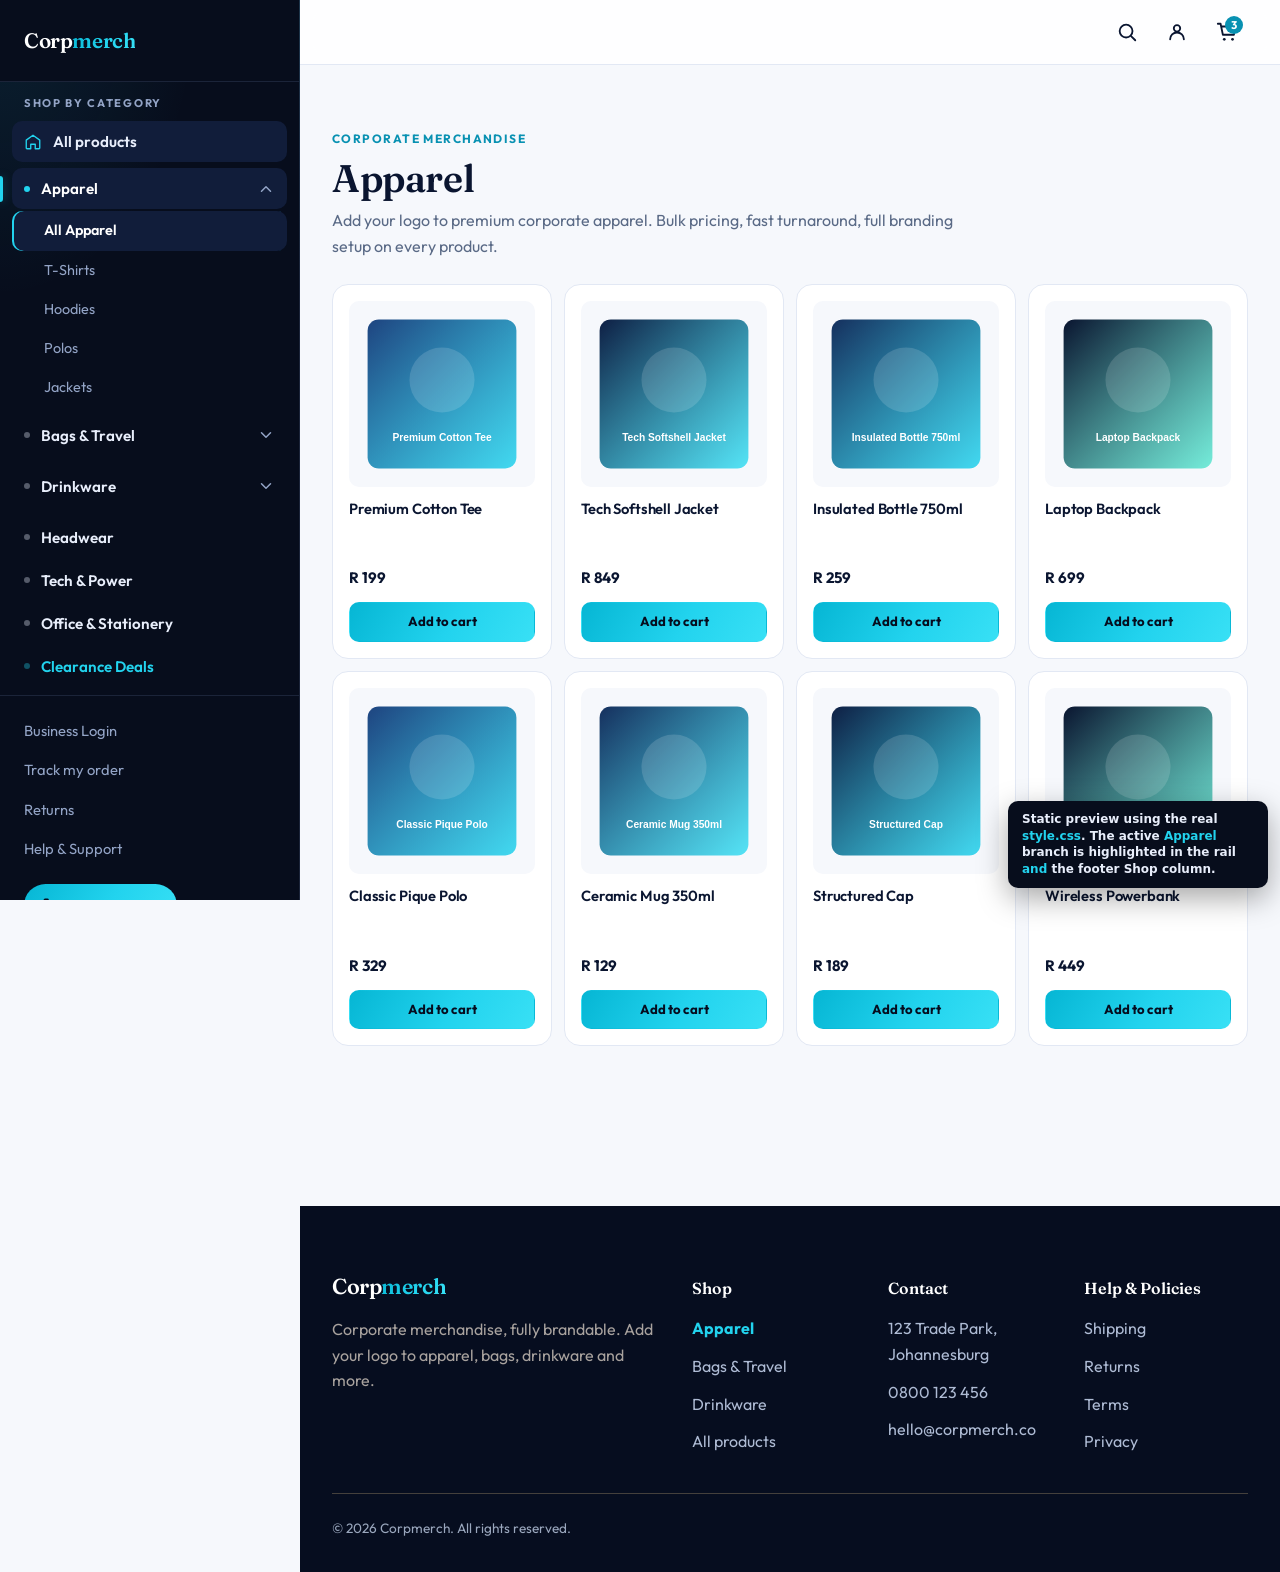
==== commit 869f7e14: "Active category: scroll-into-view + footer Shop highlight - Refactor active-category detection into " ====
--- a/preview/corpmerch-redesign.html
+++ b/preview/corpmerch-redesign.html
@@ -1920,6 +1920,9 @@
 	font-weight: 600;
 	box-shadow: inset 2px 0 0 var(--cm-accent-bright);
 }
+
+/* Matching highlight in the footer Shop column */
+.cm-footer__links a.is-active { color: var(--cm-accent-bright); font-weight: 700; }
 
 .cm-rail__foot {
 	margin-top: auto;
@@ -2055,7 +2058,7 @@
     <footer class="cm-footer"><div class="cm-container">
       <div class="cm-footer__grid">
         <div class="cm-footer__brand"><div class="cm-logo">Corp<span>merch</span></div><p style="margin-top:12px;max-width:34ch;color:#a8a29e;">Corporate merchandise, fully brandable. Add your logo to apparel, bags, drinkware and more.</p></div>
-        <div class="cm-footer__col"><button class="cm-footer__heading cm-footer__acc" aria-expanded="false">Shop<svg class="cm-footer__chev" width="18" height="18" viewBox="0 0 24 24" fill="none"><path d="M6 9l6 6 6-6" stroke="currentColor" stroke-width="2" stroke-linecap="round" stroke-linejoin="round"/></svg></button><ul class="cm-footer__links"><li><a href="#">Apparel</a></li><li><a href="#">Bags &amp; Travel</a></li><li><a href="#">Drinkware</a></li><li><a href="#">All products</a></li></ul></div>
+        <div class="cm-footer__col"><button class="cm-footer__heading cm-footer__acc" aria-expanded="false">Shop<svg class="cm-footer__chev" width="18" height="18" viewBox="0 0 24 24" fill="none"><path d="M6 9l6 6 6-6" stroke="currentColor" stroke-width="2" stroke-linecap="round" stroke-linejoin="round"/></svg></button><ul class="cm-footer__links"><li><a class="is-active" aria-current="page" href="#">Apparel</a></li><li><a href="#">Bags &amp; Travel</a></li><li><a href="#">Drinkware</a></li><li><a href="#">All products</a></li></ul></div>
         <div class="cm-footer__col"><button class="cm-footer__heading cm-footer__acc" aria-expanded="false">Contact<svg class="cm-footer__chev" width="18" height="18" viewBox="0 0 24 24" fill="none"><path d="M6 9l6 6 6-6" stroke="currentColor" stroke-width="2" stroke-linecap="round" stroke-linejoin="round"/></svg></button><ul class="cm-footer__links"><li>123 Trade Park, Johannesburg</li><li><a href="#">0800 123 456</a></li><li><a href="#">hello@corpmerch.co</a></li></ul></div>
         <div class="cm-footer__col"><button class="cm-footer__heading cm-footer__acc" aria-expanded="false">Help &amp; Policies<svg class="cm-footer__chev" width="18" height="18" viewBox="0 0 24 24" fill="none"><path d="M6 9l6 6 6-6" stroke="currentColor" stroke-width="2" stroke-linecap="round" stroke-linejoin="round"/></svg></button><ul class="cm-footer__links"><li><a href="#">Shipping</a></li><li><a href="#">Returns</a></li><li><a href="#">Terms</a></li><li><a href="#">Privacy</a></li></ul></div>
       </div>
@@ -2063,7 +2066,7 @@
     </div></footer>
   </div>
 </div>
-<div class="pv-note">Static preview using the real <b>style.css</b>. Resize below 1024px: the dark sidebar becomes the <b>≡ drawer</b>. Note the highlighted <b>Apparel</b> active category.</div>
+<div class="pv-note">Static preview using the real <b>style.css</b>. The active <b>Apparel</b> branch is highlighted in the rail <b>and</b> the footer Shop column.</div>
 <script>
 (function(){var qs=function(s,c){return (c||document).querySelector(s)},qsa=function(s,c){return [].slice.call((c||document).querySelectorAll(s))};
 var sb=qs('#cm-sidebar'),sc=qs('#cm-scrim'),ob=qs('#cm-menu-open'),cb=qs('#cm-rail-close'),D='(min-width:1024px)';
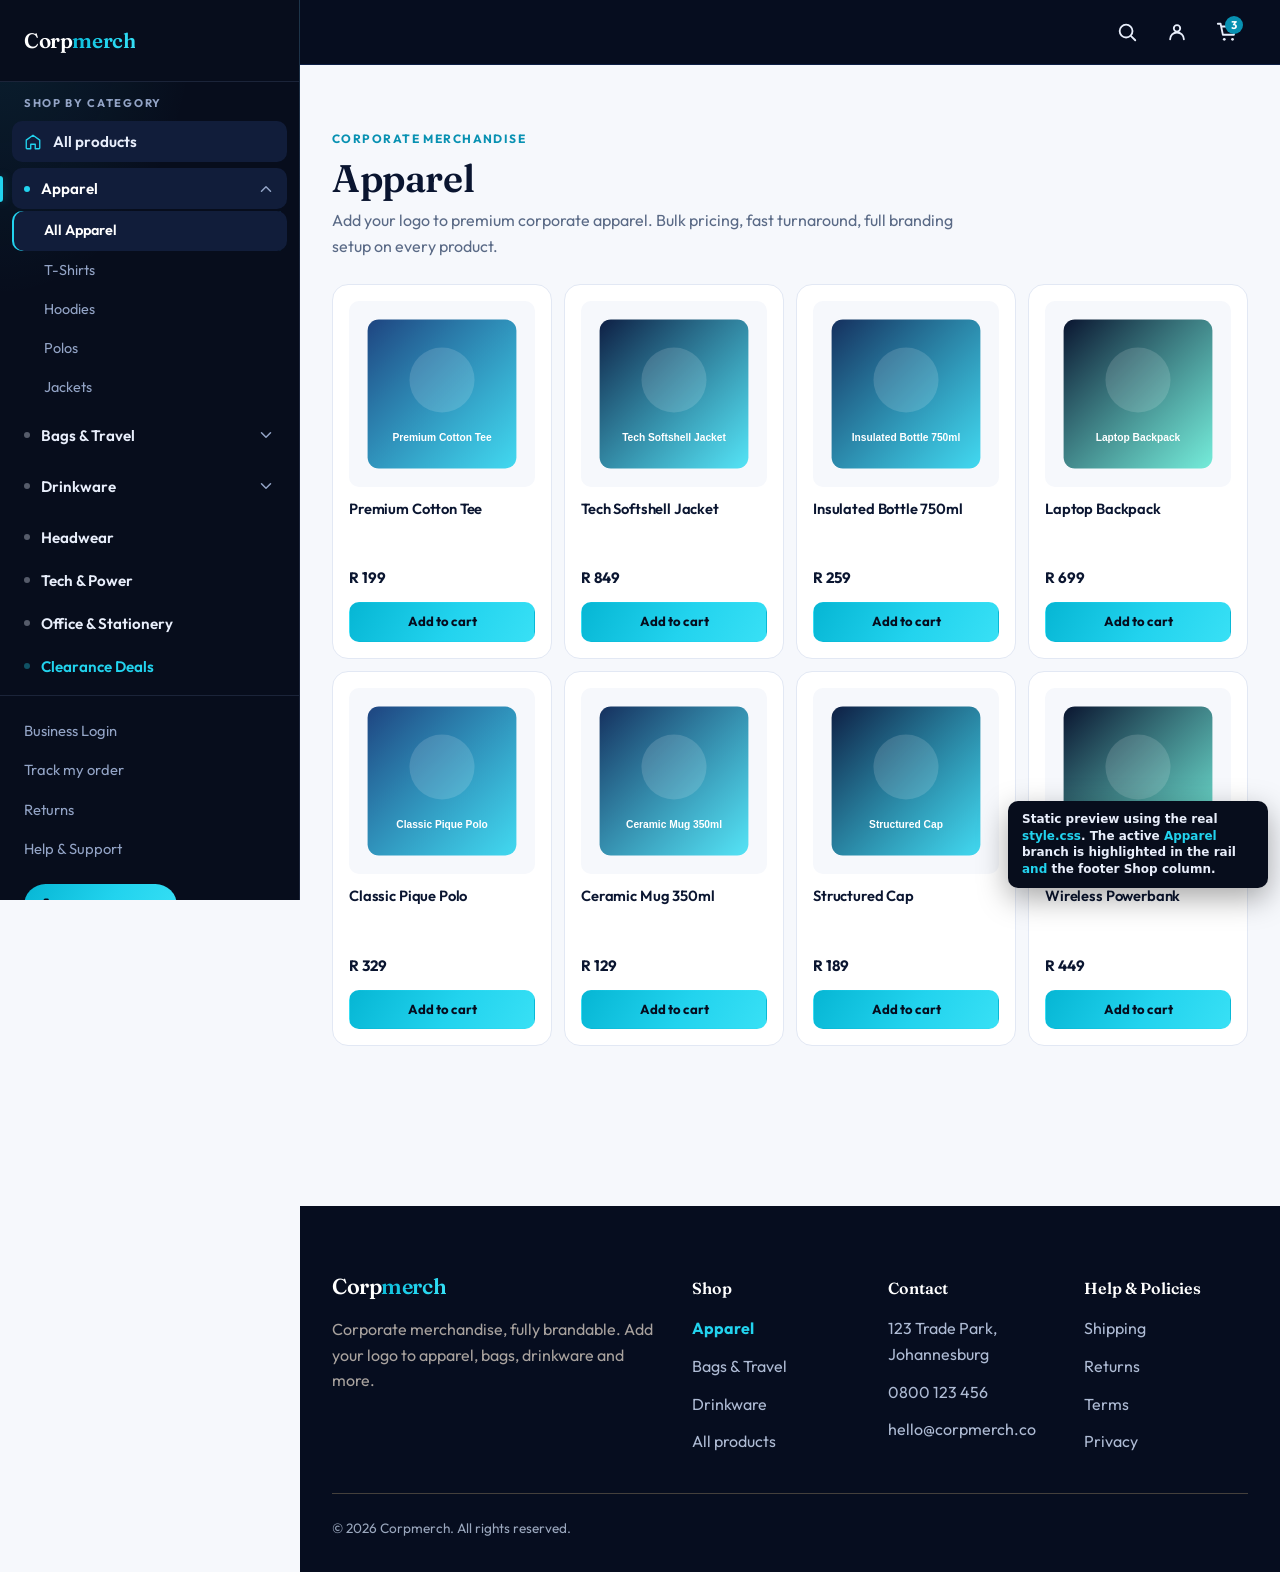
==== commit abf48b50: "Match header colour to footer (navy-900 dark top bar) The top bar now uses --cm-navy-900, the same b" ====
--- a/preview/corpmerch-redesign.html
+++ b/preview/corpmerch-redesign.html
@@ -1776,15 +1776,14 @@
 .cm-shell__main > .cm-main { flex: 1 0 auto; }
 .cm-shell__main > .cm-footer { flex-shrink: 0; }
 
-/* ---- Top bar (light, sticky, content column) ----------------------------- */
+/* ---- Top bar (dark, sticky, content column — matches the footer) --------- */
 .cm-topbar {
 	position: sticky;
 	top: 0;
 	z-index: 40;
-	background: rgba(255,255,255,.86);
-	backdrop-filter: saturate(140%) blur(10px);
-	-webkit-backdrop-filter: saturate(140%) blur(10px);
-	border-bottom: 1px solid var(--cm-border);
+	background: var(--cm-navy-900);   /* same colour as .cm-footer */
+	color: var(--cm-rail-ink);
+	border-bottom: 1px solid var(--cm-navy-700);
 }
 .cm-topbar__bar {
 	display: flex;
@@ -1796,9 +1795,10 @@
 	padding-inline: var(--cm-gutter);
 }
 .cm-topbar__spacer { flex: 1 1 auto; }
-.cm-topbar .cm-iconbtn { color: var(--cm-ink); }
-.cm-topbar .cm-iconbtn:hover { background: var(--cm-bg); color: var(--cm-accent); }
-.cm-logo--top { font-size: 1.2rem; color: var(--cm-ink); text-decoration: none; }
+.cm-topbar .cm-iconbtn { color: var(--cm-rail-ink); }
+.cm-topbar .cm-iconbtn:hover { background: var(--cm-navy-700); color: var(--cm-accent-bright); }
+.cm-logo--top { font-size: 1.2rem; color: #fff; text-decoration: none; }
+.cm-logo--top span { background: var(--cm-grad-cyan); -webkit-background-clip: text; background-clip: text; color: transparent; }
 .cm-logo__img--top { max-height: 36px; width: auto; }
 
 /* ---- Sidebar rail : mobile-first = off-canvas drawer --------------------- */
